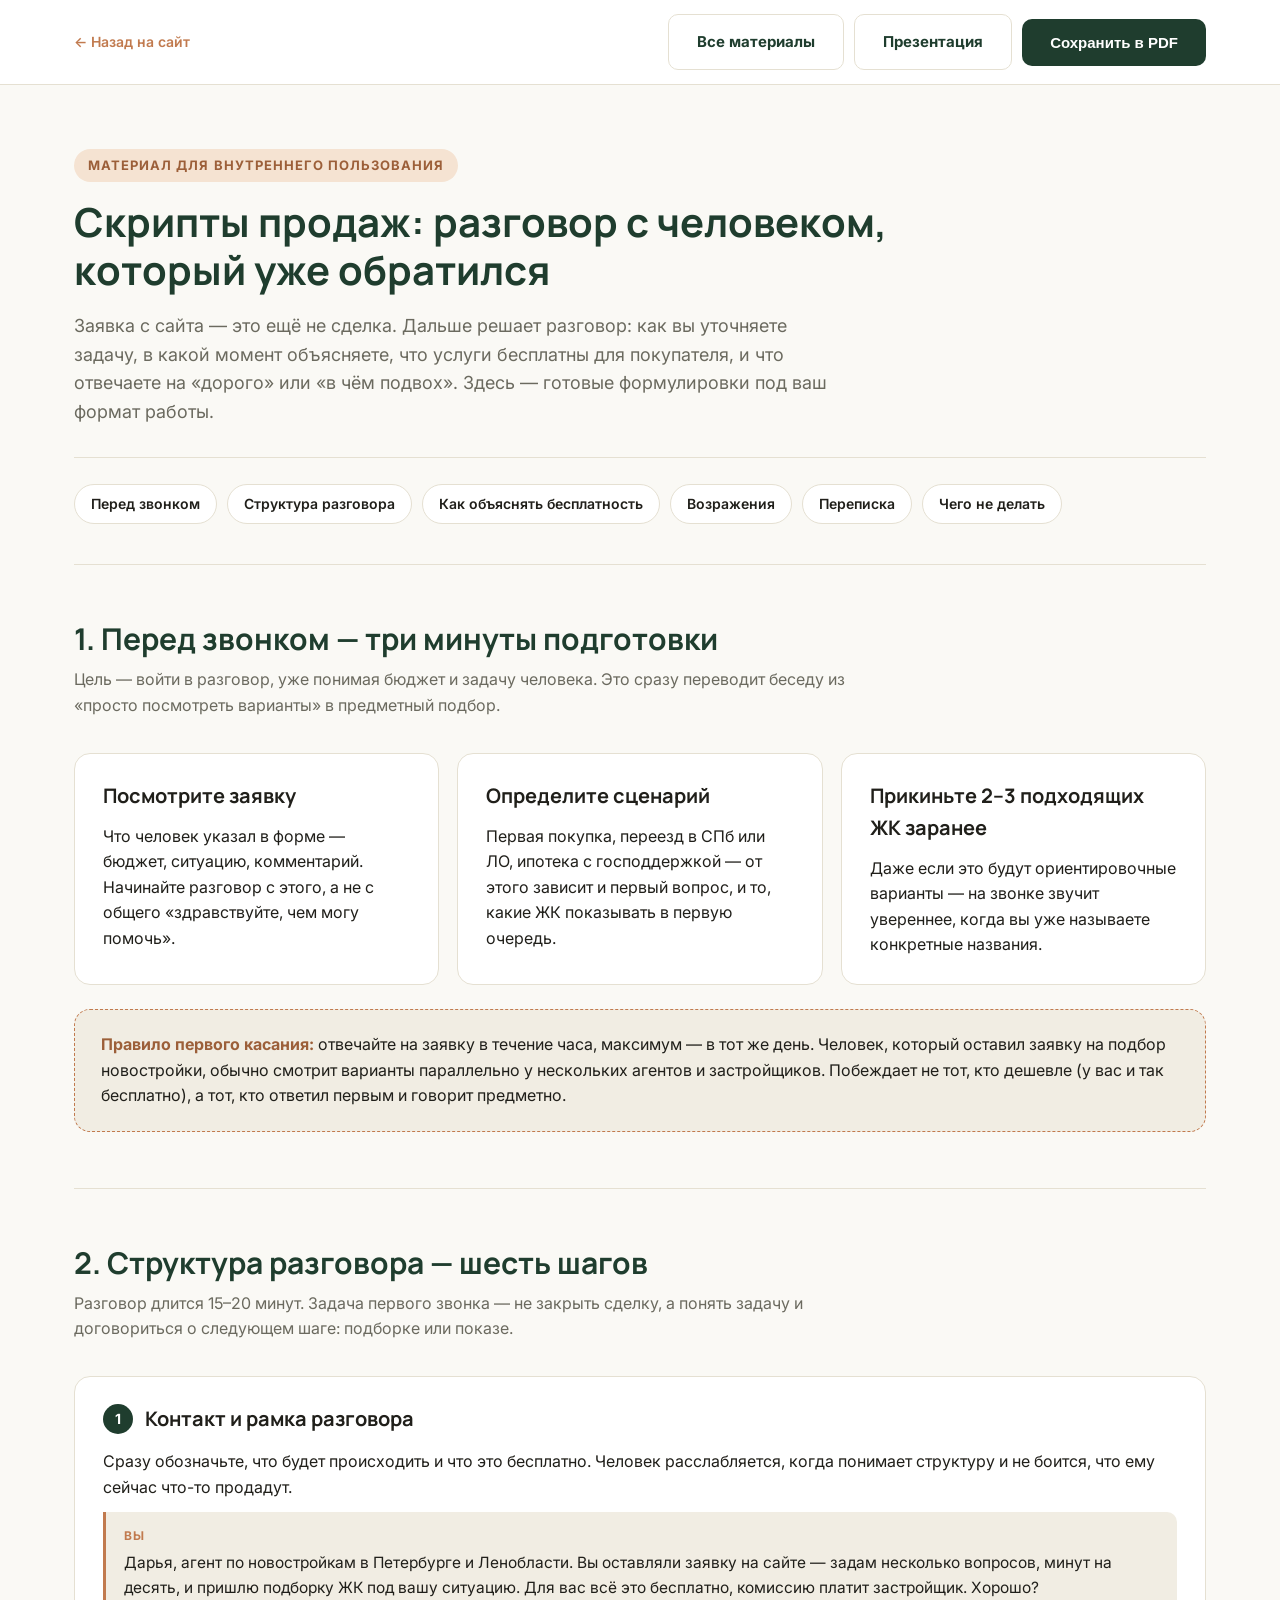
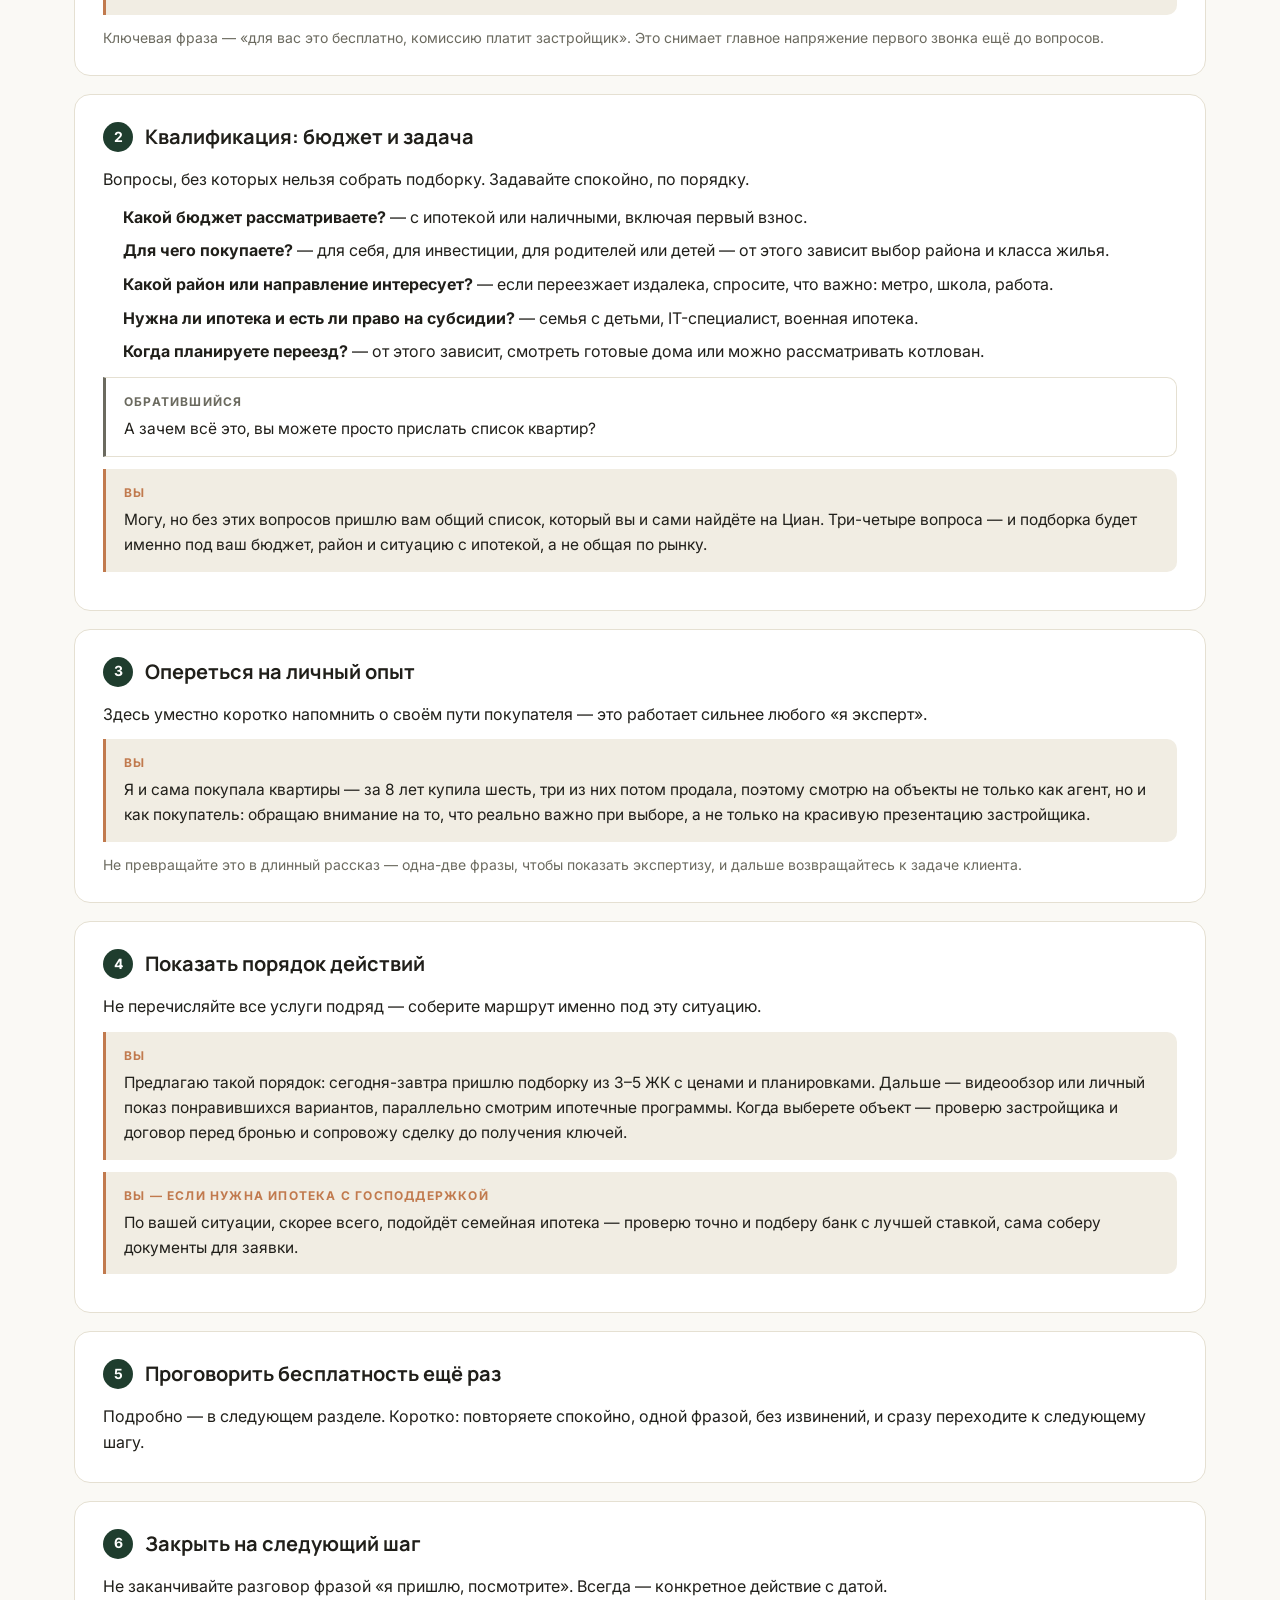
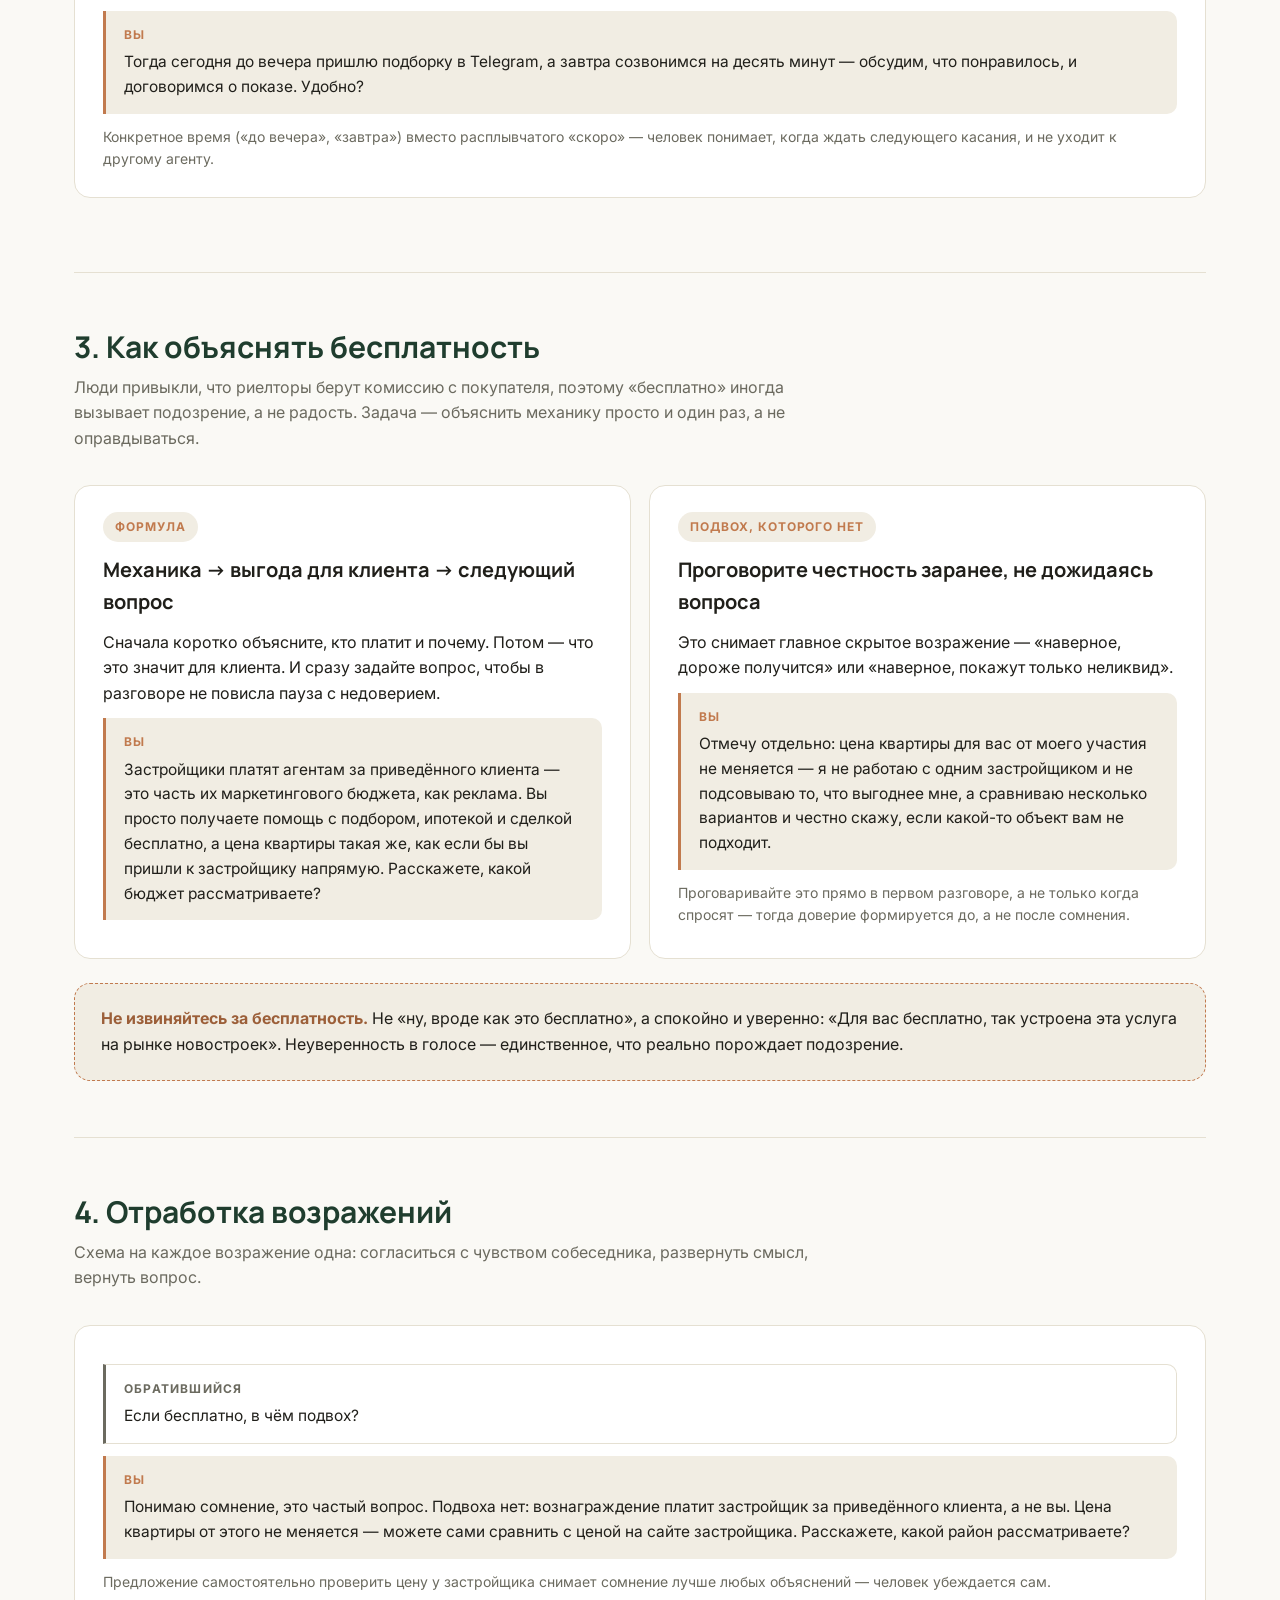
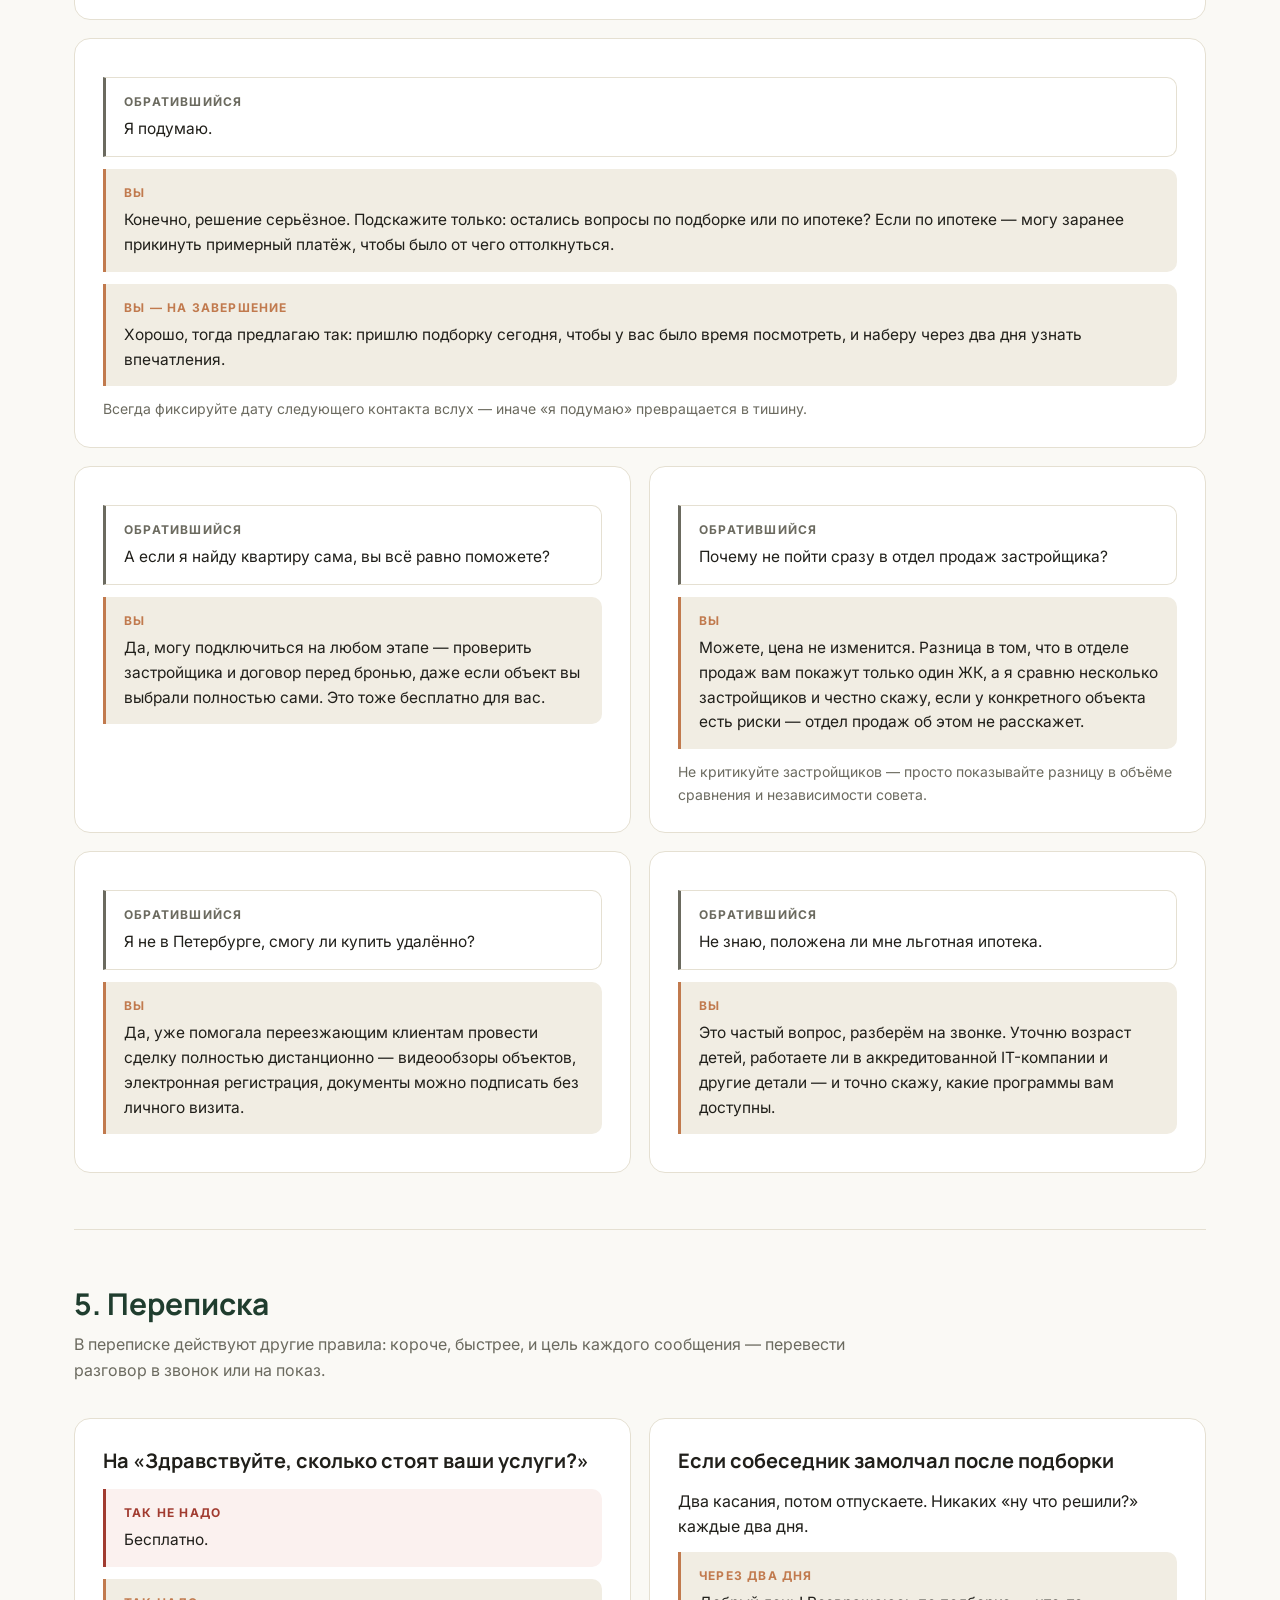
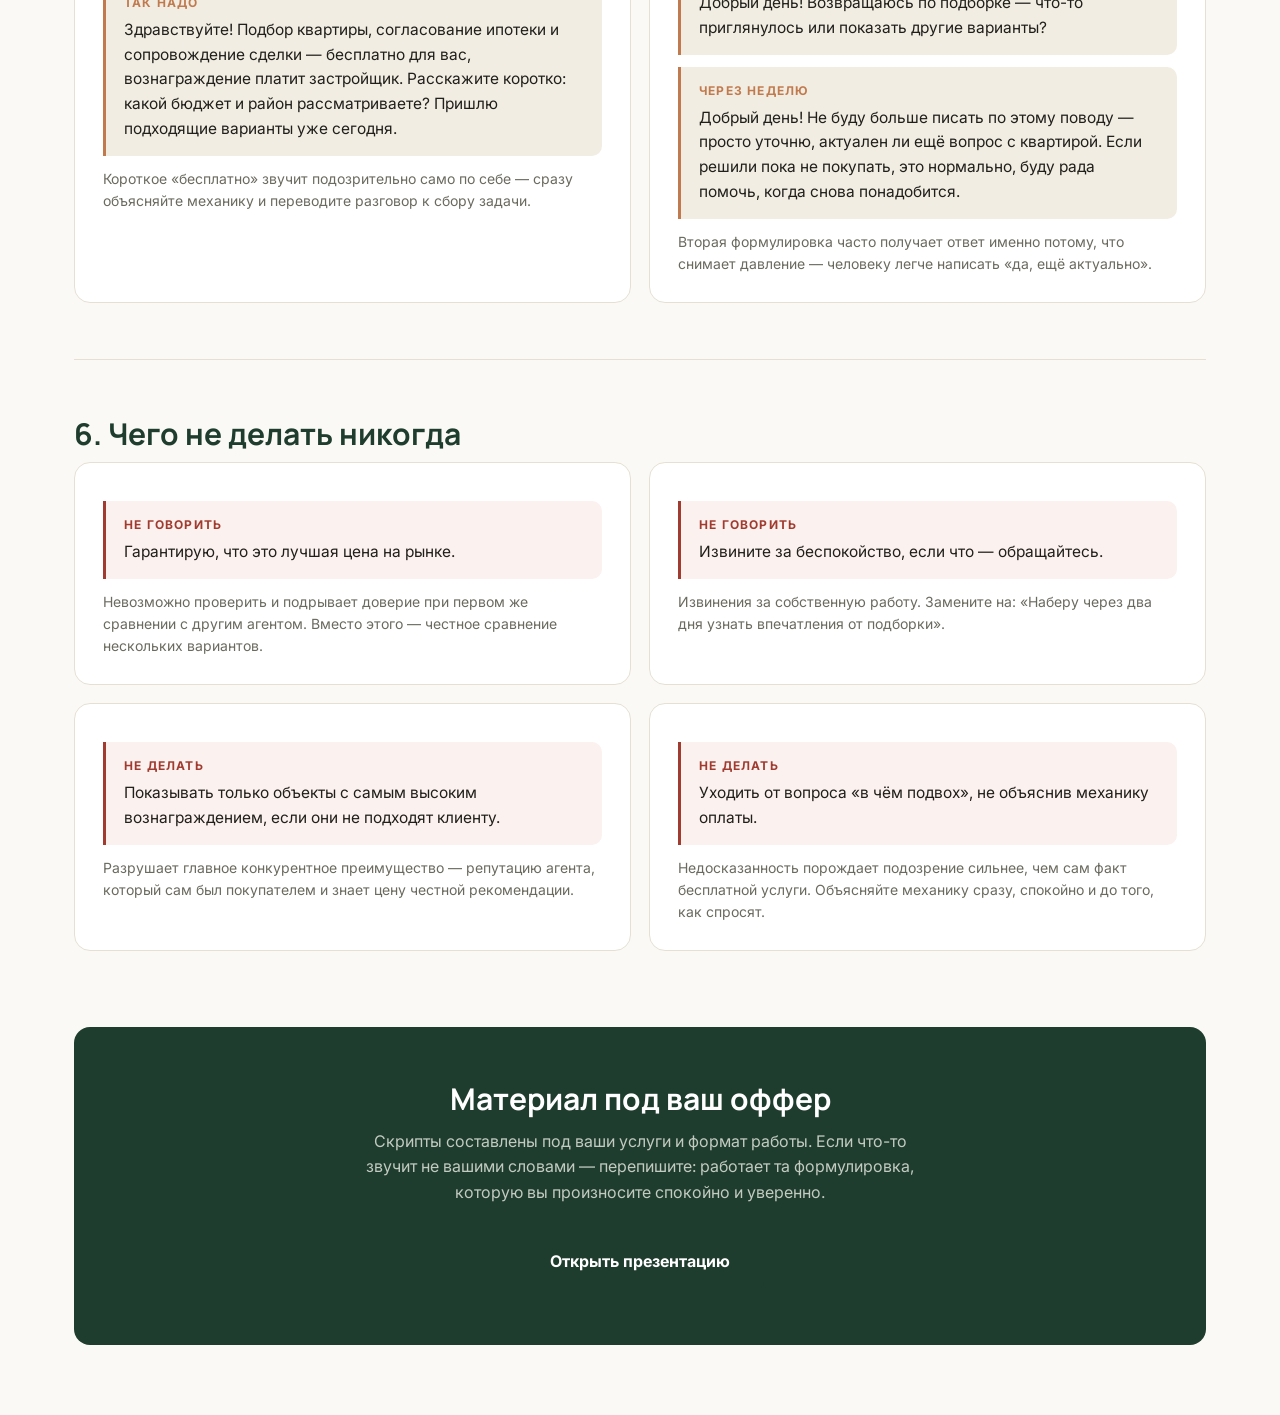
==== scripts.html @ 45a912a1 "init: landing for Dariya Shukhrina - novostroiki agent" ====
<!DOCTYPE html>
<html lang="ru">
<head>
<meta charset="UTF-8">
<meta name="viewport" content="width=device-width, initial-scale=1.0">
<title>Скрипты продаж — Дарья Шухрина, агент по новостройкам</title>
<meta name="description" content="Что говорить на звонке и в переписке с обратившимся клиентом: структура разговора, объяснение бесплатности услуг, отработка возражений.">
<meta name="robots" content="noindex">
<link rel="preconnect" href="https://fonts.googleapis.com">
<link rel="preconnect" href="https://fonts.gstatic.com" crossorigin>
<link href="https://fonts.googleapis.com/css2?family=Inter:wght@400;500;600;700&family=Manrope:wght@600;700;800&display=swap" rel="stylesheet">
<link rel="stylesheet" href="styles.css">
<link rel="stylesheet" href="materials.css">
</head>
<body>

<div class="doc-bar">
  <div class="doc-bar__inner">
    <a href="index.html" class="doc-bar__back">← <span>Назад на сайт</span></a>
    <div class="doc-bar__actions">
      <a href="materials.html" class="btn btn--ghost">Все материалы</a>
      <a href="presentation.html" class="btn btn--ghost">Презентация</a>
      <button class="btn btn--primary" onclick="window.print()">Сохранить в PDF</button>
    </div>
  </div>
</div>

<div class="container">

  <section class="doc-hero">
    <p class="eyebrow">Материал для внутреннего пользования</p>
    <h1>Скрипты продаж: разговор с человеком, который уже обратился</h1>
    <p class="doc-hero__lead">Заявка с сайта — это ещё не сделка. Дальше решает разговор: как вы уточняете задачу, в какой момент объясняете, что услуги бесплатны для покупателя, и что отвечаете на «дорого» или «в чём подвох». Здесь — готовые формулировки под ваш формат работы.</p>
    <nav class="toc">
      <a href="#prep">Перед звонком</a>
      <a href="#call">Структура разговора</a>
      <a href="#price">Как объяснять бесплатность</a>
      <a href="#objections">Возражения</a>
      <a href="#chat">Переписка</a>
      <a href="#stop">Чего не делать</a>
    </nav>
  </section>

  <section class="doc-section" id="prep">
    <h2>1. Перед звонком — три минуты подготовки</h2>
    <p class="doc-section__lead">Цель — войти в разговор, уже понимая бюджет и задачу человека. Это сразу переводит беседу из «просто посмотреть варианты» в предметный подбор.</p>

    <div class="grid-3">
      <div class="card">
        <p class="card__title">Посмотрите заявку</p>
        <p>Что человек указал в форме — бюджет, ситуацию, комментарий. Начинайте разговор с этого, а не с общего «здравствуйте, чем могу помочь».</p>
      </div>
      <div class="card">
        <p class="card__title">Определите сценарий</p>
        <p>Первая покупка, переезд в СПб или ЛО, ипотека с господдержкой — от этого зависит и первый вопрос, и то, какие ЖК показывать в первую очередь.</p>
      </div>
      <div class="card">
        <p class="card__title">Прикиньте 2–3 подходящих ЖК заранее</p>
        <p>Даже если это будут ориентировочные варианты — на звонке звучит увереннее, когда вы уже называете конкретные названия.</p>
      </div>
    </div>

    <div class="tip">
      <strong>Правило первого касания:</strong> отвечайте на заявку в течение часа, максимум — в тот же день. Человек, который оставил заявку на подбор новостройки, обычно смотрит варианты параллельно у нескольких агентов и застройщиков. Побеждает не тот, кто дешевле (у вас и так бесплатно), а тот, кто ответил первым и говорит предметно.
    </div>
  </section>

  <section class="doc-section" id="call">
    <h2>2. Структура разговора — шесть шагов</h2>
    <p class="doc-section__lead">Разговор длится 15–20 минут. Задача первого звонка — не закрыть сделку, а понять задачу и договориться о следующем шаге: подборке или показе.</p>

    <div class="card">
      <div class="card__head"><span class="card__step">1</span><p class="card__title">Контакт и рамка разговора</p></div>
      <p>Сразу обозначьте, что будет происходить и что это бесплатно. Человек расслабляется, когда понимает структуру и не боится, что ему сейчас что-то продадут.</p>
      <div class="say">
        <span class="say__who">Вы</span>
        Дарья, агент по новостройкам в Петербурге и Ленобласти. Вы оставляли заявку на сайте — задам несколько вопросов, минут на десять, и пришлю подборку ЖК под вашу ситуацию. Для вас всё это бесплатно, комиссию платит застройщик. Хорошо?
      </div>
      <p class="card__note">Ключевая фраза — «для вас это бесплатно, комиссию платит застройщик». Это снимает главное напряжение первого звонка ещё до вопросов.</p>
    </div>

    <div class="card">
      <div class="card__head"><span class="card__step">2</span><p class="card__title">Квалификация: бюджет и задача</p></div>
      <p>Вопросы, без которых нельзя собрать подборку. Задавайте спокойно, по порядку.</p>
      <ul class="ul">
        <li><b>Какой бюджет рассматриваете?</b> — с ипотекой или наличными, включая первый взнос.</li>
        <li><b>Для чего покупаете?</b> — для себя, для инвестиции, для родителей или детей — от этого зависит выбор района и класса жилья.</li>
        <li><b>Какой район или направление интересует?</b> — если переезжает издалека, спросите, что важно: метро, школа, работа.</li>
        <li><b>Нужна ли ипотека и есть ли право на субсидии?</b> — семья с детьми, IT-специалист, военная ипотека.</li>
        <li><b>Когда планируете переезд?</b> — от этого зависит, смотреть готовые дома или можно рассматривать котлован.</li>
      </ul>
      <div class="say say--client">
        <span class="say__who">Обратившийся</span>
        А зачем всё это, вы можете просто прислать список квартир?
      </div>
      <div class="say">
        <span class="say__who">Вы</span>
        Могу, но без этих вопросов пришлю вам общий список, который вы и сами найдёте на Циан. Три-четыре вопроса — и подборка будет именно под ваш бюджет, район и ситуацию с ипотекой, а не общая по рынку.
      </div>
    </div>

    <div class="card">
      <div class="card__head"><span class="card__step">3</span><p class="card__title">Опереться на личный опыт</p></div>
      <p>Здесь уместно коротко напомнить о своём пути покупателя — это работает сильнее любого «я эксперт».</p>
      <div class="say">
        <span class="say__who">Вы</span>
        Я и сама покупала квартиры — за 8 лет купила шесть, три из них потом продала, поэтому смотрю на объекты не только как агент, но и как покупатель: обращаю внимание на то, что реально важно при выборе, а не только на красивую презентацию застройщика.
      </div>
      <p class="card__note">Не превращайте это в длинный рассказ — одна-две фразы, чтобы показать экспертизу, и дальше возвращайтесь к задаче клиента.</p>
    </div>

    <div class="card">
      <div class="card__head"><span class="card__step">4</span><p class="card__title">Показать порядок действий</p></div>
      <p>Не перечисляйте все услуги подряд — соберите маршрут именно под эту ситуацию.</p>
      <div class="say">
        <span class="say__who">Вы</span>
        Предлагаю такой порядок: сегодня-завтра пришлю подборку из 3–5 ЖК с ценами и планировками. Дальше — видеообзор или личный показ понравившихся вариантов, параллельно смотрим ипотечные программы. Когда выберете объект — проверю застройщика и договор перед бронью и сопровожу сделку до получения ключей.
      </div>
      <div class="say">
        <span class="say__who">Вы — если нужна ипотека с господдержкой</span>
        По вашей ситуации, скорее всего, подойдёт семейная ипотека — проверю точно и подберу банк с лучшей ставкой, сама соберу документы для заявки.
      </div>
    </div>

    <div class="card">
      <div class="card__head"><span class="card__step">5</span><p class="card__title">Проговорить бесплатность ещё раз</p></div>
      <p>Подробно — в следующем разделе. Коротко: повторяете спокойно, одной фразой, без извинений, и сразу переходите к следующему шагу.</p>
    </div>

    <div class="card">
      <div class="card__head"><span class="card__step">6</span><p class="card__title">Закрыть на следующий шаг</p></div>
      <p>Не заканчивайте разговор фразой «я пришлю, посмотрите». Всегда — конкретное действие с датой.</p>
      <div class="say">
        <span class="say__who">Вы</span>
        Тогда сегодня до вечера пришлю подборку в Telegram, а завтра созвонимся на десять минут — обсудим, что понравилось, и договоримся о показе. Удобно?
      </div>
      <p class="card__note">Конкретное время («до вечера», «завтра») вместо расплывчатого «скоро» — человек понимает, когда ждать следующего касания, и не уходит к другому агенту.</p>
    </div>
  </section>

  <section class="doc-section" id="price">
    <h2>3. Как объяснять бесплатность</h2>
    <p class="doc-section__lead">Люди привыкли, что риелторы берут комиссию с покупателя, поэтому «бесплатно» иногда вызывает подозрение, а не радость. Задача — объяснить механику просто и один раз, а не оправдываться.</p>

    <div class="grid-2">
      <div class="card">
        <span class="tag">Формула</span>
        <p class="card__title">Механика → выгода для клиента → следующий вопрос</p>
        <p>Сначала коротко объясните, кто платит и почему. Потом — что это значит для клиента. И сразу задайте вопрос, чтобы в разговоре не повисла пауза с недоверием.</p>
        <div class="say">
          <span class="say__who">Вы</span>
          Застройщики платят агентам за приведённого клиента — это часть их маркетингового бюджета, как реклама. Вы просто получаете помощь с подбором, ипотекой и сделкой бесплатно, а цена квартиры такая же, как если бы вы пришли к застройщику напрямую. Расскажете, какой бюджет рассматриваете?
        </div>
      </div>
      <div class="card">
        <span class="tag">Подвох, которого нет</span>
        <p class="card__title">Проговорите честность заранее, не дожидаясь вопроса</p>
        <p>Это снимает главное скрытое возражение — «наверное, дороже получится» или «наверное, покажут только неликвид».</p>
        <div class="say">
          <span class="say__who">Вы</span>
          Отмечу отдельно: цена квартиры для вас от моего участия не меняется — я не работаю с одним застройщиком и не подсовываю то, что выгоднее мне, а сравниваю несколько вариантов и честно скажу, если какой-то объект вам не подходит.
        </div>
        <p class="card__note">Проговаривайте это прямо в первом разговоре, а не только когда спросят — тогда доверие формируется до, а не после сомнения.</p>
      </div>
    </div>

    <div class="tip">
      <strong>Не извиняйтесь за бесплатность.</strong> Не «ну, вроде как это бесплатно», а спокойно и уверенно: «Для вас бесплатно, так устроена эта услуга на рынке новостроек». Неуверенность в голосе — единственное, что реально порождает подозрение.
    </div>
  </section>

  <section class="doc-section" id="objections">
    <h2>4. Отработка возражений</h2>
    <p class="doc-section__lead">Схема на каждое возражение одна: согласиться с чувством собеседника, развернуть смысл, вернуть вопрос.</p>

    <div class="card">
      <div class="say say--client"><span class="say__who">Обратившийся</span>Если бесплатно, в чём подвох?</div>
      <div class="say">
        <span class="say__who">Вы</span>
        Понимаю сомнение, это частый вопрос. Подвоха нет: вознаграждение платит застройщик за приведённого клиента, а не вы. Цена квартиры от этого не меняется — можете сами сравнить с ценой на сайте застройщика. Расскажете, какой район рассматриваете?
      </div>
      <p class="card__note">Предложение самостоятельно проверить цену у застройщика снимает сомнение лучше любых объяснений — человек убеждается сам.</p>
    </div>

    <div class="card">
      <div class="say say--client"><span class="say__who">Обратившийся</span>Я подумаю.</div>
      <div class="say">
        <span class="say__who">Вы</span>
        Конечно, решение серьёзное. Подскажите только: остались вопросы по подборке или по ипотеке? Если по ипотеке — могу заранее прикинуть примерный платёж, чтобы было от чего оттолкнуться.
      </div>
      <div class="say">
        <span class="say__who">Вы — на завершение</span>
        Хорошо, тогда предлагаю так: пришлю подборку сегодня, чтобы у вас было время посмотреть, и наберу через два дня узнать впечатления.
      </div>
      <p class="card__note">Всегда фиксируйте дату следующего контакта вслух — иначе «я подумаю» превращается в тишину.</p>
    </div>

    <div class="grid-2">
      <div class="card">
        <div class="say say--client"><span class="say__who">Обратившийся</span>А если я найду квартиру сама, вы всё равно поможете?</div>
        <div class="say">
          <span class="say__who">Вы</span>
          Да, могу подключиться на любом этапе — проверить застройщика и договор перед бронью, даже если объект вы выбрали полностью сами. Это тоже бесплатно для вас.
        </div>
      </div>
      <div class="card">
        <div class="say say--client"><span class="say__who">Обратившийся</span>Почему не пойти сразу в отдел продаж застройщика?</div>
        <div class="say">
          <span class="say__who">Вы</span>
          Можете, цена не изменится. Разница в том, что в отделе продаж вам покажут только один ЖК, а я сравню несколько застройщиков и честно скажу, если у конкретного объекта есть риски — отдел продаж об этом не расскажет.
        </div>
        <p class="card__note">Не критикуйте застройщиков — просто показывайте разницу в объёме сравнения и независимости совета.</p>
      </div>
      <div class="card">
        <div class="say say--client"><span class="say__who">Обратившийся</span>Я не в Петербурге, смогу ли купить удалённо?</div>
        <div class="say">
          <span class="say__who">Вы</span>
          Да, уже помогала переезжающим клиентам провести сделку полностью дистанционно — видеообзоры объектов, электронная регистрация, документы можно подписать без личного визита.
        </div>
      </div>
      <div class="card">
        <div class="say say--client"><span class="say__who">Обратившийся</span>Не знаю, положена ли мне льготная ипотека.</div>
        <div class="say">
          <span class="say__who">Вы</span>
          Это частый вопрос, разберём на звонке. Уточню возраст детей, работаете ли в аккредитованной IT-компании и другие детали — и точно скажу, какие программы вам доступны.
        </div>
      </div>
    </div>
  </section>

  <section class="doc-section" id="chat">
    <h2>5. Переписка</h2>
    <p class="doc-section__lead">В переписке действуют другие правила: короче, быстрее, и цель каждого сообщения — перевести разговор в звонок или на показ.</p>

    <div class="grid-2">
      <div class="card">
        <p class="card__title">На «Здравствуйте, сколько стоят ваши услуги?»</p>
        <div class="say say--stop">
          <span class="say__who">Так не надо</span>
          Бесплатно.
        </div>
        <div class="say">
          <span class="say__who">Так надо</span>
          Здравствуйте! Подбор квартиры, согласование ипотеки и сопровождение сделки — бесплатно для вас, вознаграждение платит застройщик. Расскажите коротко: какой бюджет и район рассматриваете? Пришлю подходящие варианты уже сегодня.
        </div>
        <p class="card__note">Короткое «бесплатно» звучит подозрительно само по себе — сразу объясняйте механику и переводите разговор к сбору задачи.</p>
      </div>
      <div class="card">
        <p class="card__title">Если собеседник замолчал после подборки</p>
        <p>Два касания, потом отпускаете. Никаких «ну что решили?» каждые два дня.</p>
        <div class="say">
          <span class="say__who">Через два дня</span>
          Добрый день! Возвращаюсь по подборке — что-то приглянулось или показать другие варианты?
        </div>
        <div class="say">
          <span class="say__who">Через неделю</span>
          Добрый день! Не буду больше писать по этому поводу — просто уточню, актуален ли ещё вопрос с квартирой. Если решили пока не покупать, это нормально, буду рада помочь, когда снова понадобится.
        </div>
        <p class="card__note">Вторая формулировка часто получает ответ именно потому, что снимает давление — человеку легче написать «да, ещё актуально».</p>
      </div>
    </div>
  </section>

  <section class="doc-section" id="stop">
    <h2>6. Чего не делать никогда</h2>
    <div class="grid-2">
      <div class="card">
        <div class="say say--stop"><span class="say__who">Не говорить</span>Гарантирую, что это лучшая цена на рынке.</div>
        <p class="card__note">Невозможно проверить и подрывает доверие при первом же сравнении с другим агентом. Вместо этого — честное сравнение нескольких вариантов.</p>
      </div>
      <div class="card">
        <div class="say say--stop"><span class="say__who">Не говорить</span>Извините за беспокойство, если что — обращайтесь.</div>
        <p class="card__note">Извинения за собственную работу. Замените на: «Наберу через два дня узнать впечатления от подборки».</p>
      </div>
      <div class="card">
        <div class="say say--stop"><span class="say__who">Не делать</span>Показывать только объекты с самым высоким вознаграждением, если они не подходят клиенту.</div>
        <p class="card__note">Разрушает главное конкурентное преимущество — репутацию агента, который сам был покупателем и знает цену честной рекомендации.</p>
      </div>
      <div class="card">
        <div class="say say--stop"><span class="say__who">Не делать</span>Уходить от вопроса «в чём подвох», не объяснив механику оплаты.</div>
        <p class="card__note">Недосказанность порождает подозрение сильнее, чем сам факт бесплатной услуги. Объясняйте механику сразу, спокойно и до того, как спросят.</p>
      </div>
    </div>
  </section>

  <div class="cta-final">
    <h2>Материал под ваш оффер</h2>
    <p>Скрипты составлены под ваши услуги и формат работы. Если что-то звучит не вашими словами — перепишите: работает та формулировка, которую вы произносите спокойно и уверенно.</p>
    <a href="presentation.html" class="btn btn--primary btn--lg">Открыть презентацию</a>
  </div>

</div>

</body>
</html>
---- styles.css ----
:root {
  --bg: #faf9f5;
  --bg-alt: #f1ede3;
  --card: #ffffff;
  --ink: #201f1a;
  --ink-soft: #6b6a5f;
  --deep: #1f3d2e;
  --deep-2: #2a5240;
  --deep-3: #3a6b54;
  --accent: #c17a4e;
  --accent-dark: #9c5f39;
  --accent-light: #f5e3d2;
  --border: #e5e0d2;
  --shadow: 0 20px 50px -25px rgba(31, 61, 46, 0.35);
  --radius: 16px;
  --font-head: 'Manrope', sans-serif;
  --font-body: 'Inter', sans-serif;

  /* aliases used by materials.css */
  --slate: var(--accent);
  --slate-dark: var(--accent-dark);
  --line: var(--border);
  --white: var(--card);
  --paper: var(--bg-alt);
  --black: var(--deep);
}

* { box-sizing: border-box; margin: 0; padding: 0; }

html { scroll-behavior: smooth; }

body {
  font-family: var(--font-body);
  background: var(--bg);
  color: var(--ink);
  line-height: 1.6;
  -webkit-font-smoothing: antialiased;
}

img { max-width: 100%; display: block; }

a { color: inherit; text-decoration: none; }

ul { list-style: none; }

h1, h2, h3, h4 { font-family: var(--font-head); font-weight: 700; color: var(--deep); line-height: 1.2; }

.container {
  width: 100%;
  max-width: 1180px;
  margin: 0 auto;
  padding: 0 24px;
}

section { padding: 96px 0; }

.section__tag {
  display: inline-block;
  font-size: 13px;
  font-weight: 700;
  letter-spacing: 0.08em;
  text-transform: uppercase;
  color: var(--accent-dark);
  background: var(--accent-light);
  padding: 6px 14px;
  border-radius: 999px;
  margin-bottom: 16px;
}

.section__head { max-width: 640px; margin-bottom: 56px; }
.section__head.center { max-width: 680px; margin-left: auto; margin-right: auto; text-align: center; }
.section__head h2 { font-size: clamp(28px, 3.4vw, 40px); margin-bottom: 14px; }
.section__head p { color: var(--ink-soft); font-size: 17px; }

.btn {
  display: inline-flex;
  align-items: center;
  justify-content: center;
  gap: 8px;
  padding: 15px 28px;
  border-radius: 10px;
  font-weight: 700;
  font-size: 15px;
  cursor: pointer;
  border: none;
  transition: transform 0.18s ease, box-shadow 0.18s ease, background 0.18s ease;
  white-space: nowrap;
}
.btn--primary { background: var(--deep); color: #fff; }
.btn--primary:hover { background: var(--deep-2); transform: translateY(-2px); box-shadow: 0 14px 30px -12px rgba(31,61,46,0.55); }
.btn--gold { background: var(--accent); color: #fff; }
.btn--gold:hover { background: var(--accent-dark); transform: translateY(-2px); box-shadow: 0 14px 30px -12px rgba(193,122,78,0.45); }
.btn--ghost { background: transparent; color: var(--deep); border: 1.5px solid var(--border); }
.btn--ghost:hover { border-color: var(--deep); }
.btn--block { width: 100%; }
.btn--lg { padding: 17px 34px; font-size: 16px; }

/* ===== HEADER ===== */
.header {
  position: sticky;
  top: 0;
  z-index: 100;
  background: rgba(250, 249, 245, 0.9);
  backdrop-filter: blur(10px);
  border-bottom: 1px solid transparent;
  transition: border-color 0.2s ease, box-shadow 0.2s ease;
}
.header.scrolled { border-color: var(--border); box-shadow: 0 8px 24px -20px rgba(31,61,46,0.4); }
.header__inner {
  display: flex;
  align-items: center;
  justify-content: space-between;
  gap: 24px;
  min-width: 0;
  padding: 18px 0;
}
.logo {
  display: flex;
  align-items: center;
  gap: 10px;
  flex-shrink: 0;
  font-family: var(--font-head);
  font-weight: 800;
  font-size: 18px;
  color: var(--deep);
}
.logo__mark {
  width: 38px; height: 38px;
  border-radius: 10px;
  background: linear-gradient(135deg, var(--deep) 0%, var(--deep-3) 100%);
  display: flex; align-items: center; justify-content: center;
  color: var(--accent-light);
  font-family: var(--font-head);
  font-weight: 800;
  font-size: 15px;
  flex-shrink: 0;
}
.logo__suffix { color: var(--accent-dark); }
.nav { display: flex; align-items: center; gap: 24px; }
.nav a { font-size: 14px; font-weight: 600; color: var(--ink-soft); white-space: nowrap; transition: color 0.15s ease; }
.nav a:hover { color: var(--deep); }
.header__actions { display: flex; align-items: center; gap: 18px; flex-shrink: 0; }
.header__phone { display: flex; flex-direction: column; align-items: flex-end; font-size: 13px; color: var(--ink-soft); }
.header__phone strong { font-size: 15px; color: var(--deep); font-weight: 700; }
.burger {
  display: none;
  flex-direction: column;
  gap: 5px;
  width: 32px; height: 32px;
  align-items: center; justify-content: center;
  background: none; border: none; cursor: pointer;
  flex-shrink: 0;
}
.burger span { width: 22px; height: 2px; background: var(--deep); transition: 0.25s ease; }
.burger.is-open span:nth-child(1) { transform: translateY(7px) rotate(45deg); }
.burger.is-open span:nth-child(2) { opacity: 0; }
.burger.is-open span:nth-child(3) { transform: translateY(-7px) rotate(-45deg); }

/* ===== HERO ===== */
.hero {
  padding: 76px 0 96px;
  background:
    radial-gradient(1200px 500px at 85% -10%, rgba(193,122,78,0.14), transparent 60%),
    linear-gradient(180deg, var(--bg-alt) 0%, var(--bg) 100%);
}
.hero__grid {
  display: grid;
  grid-template-columns: 1.15fr 0.85fr;
  gap: 56px;
  align-items: center;
}
.hero__badge {
  display: inline-flex; align-items: center; gap: 8px;
  background: var(--card); border: 1px solid var(--border);
  padding: 8px 16px; border-radius: 999px;
  font-size: 13px; font-weight: 600; color: var(--ink-soft);
  margin-bottom: 22px;
}
.hero__badge span { color: var(--accent-dark); font-weight: 800; }
.hero h1 { font-size: clamp(32px, 4.2vw, 48px); margin-bottom: 20px; letter-spacing: -0.01em; }
.hero h1 em { color: var(--accent-dark); font-style: normal; }
.hero__lead { font-size: 18px; color: var(--ink-soft); margin-bottom: 32px; max-width: 560px; }
.hero__cta { display: flex; gap: 14px; flex-wrap: wrap; margin-bottom: 44px; }
.hero__stats { display: grid; grid-template-columns: repeat(3, auto); gap: 32px; }
.hero__stat strong { display: block; font-family: var(--font-head); font-size: 28px; color: var(--deep); }
.hero__stat span { font-size: 13px; color: var(--ink-soft); }

.hero__card {
  background: var(--deep);
  border-radius: 22px;
  padding: 40px 34px;
  color: #fff;
  position: relative;
  overflow: hidden;
  box-shadow: var(--shadow);
}
.hero__card::before {
  content: '';
  position: absolute; inset: 0;
  background: radial-gradient(400px 300px at 100% 0%, rgba(193,122,78,0.35), transparent 60%);
}
.hero__card-inner { position: relative; z-index: 1; }
.hero__card h3 { color: #fff; font-size: 21px; margin-bottom: 18px; }
.hero__card ul { display: flex; flex-direction: column; gap: 14px; margin-bottom: 26px; }
.hero__card li { display: flex; gap: 12px; align-items: flex-start; font-size: 14.5px; color: #dde3dc; }
.hero__card li svg { flex-shrink: 0; margin-top: 2px; color: var(--accent); }
.hero__card-law { font-size: 12.5px; color: #a3ac9f; border-top: 1px solid rgba(255,255,255,0.14); padding-top: 18px; }

/* ===== PRINCIPLES / ADVANTAGES ===== */
.adv-grid { display: grid; grid-template-columns: repeat(3, 1fr); gap: 24px; }
.adv {
  background: var(--card);
  border: 1px solid var(--border);
  border-radius: var(--radius);
  padding: 30px 26px;
  transition: transform 0.2s ease, box-shadow 0.2s ease;
}
.adv:hover { transform: translateY(-4px); box-shadow: var(--shadow); }
.adv__icon {
  width: 48px; height: 48px; border-radius: 12px;
  background: var(--accent-light); color: var(--accent-dark);
  display: flex; align-items: center; justify-content: center;
  margin-bottom: 18px;
}
.adv h3 { font-size: 17.5px; margin-bottom: 10px; }
.adv p { font-size: 14.5px; color: var(--ink-soft); }

/* ===== SERVICES ===== */
.srv-grid { display: grid; grid-template-columns: repeat(2, 1fr); gap: 20px; }
.srv {
  background: var(--card);
  border: 1px solid var(--border);
  border-radius: var(--radius);
  padding: 26px;
  display: flex;
  flex-direction: column;
  gap: 12px;
}
.srv__top { display: flex; justify-content: space-between; align-items: flex-start; gap: 12px; }
.srv h3 { font-size: 16.5px; }
.srv__price { flex-shrink: 0; font-family: var(--font-head); font-weight: 800; color: var(--accent-dark); font-size: 15px; white-space: nowrap; }
.srv p { font-size: 14px; color: var(--ink-soft); }

/* ===== PRICE TABLE ===== */
.price-table { width: 100%; border-collapse: collapse; background: var(--card); border-radius: var(--radius); overflow: hidden; border: 1px solid var(--border); }
.price-table th, .price-table td { padding: 16px 22px; text-align: left; font-size: 14.5px; }
.price-table thead { background: var(--deep); color: #fff; }
.price-table thead th { font-family: var(--font-head); font-weight: 700; font-size: 13.5px; text-transform: uppercase; letter-spacing: 0.04em; }
.price-table tbody tr:nth-child(even) { background: var(--bg-alt); }
.price-table td:last-child { font-weight: 700; color: var(--accent-dark); white-space: nowrap; text-align: right; }
.price-table-wrap { overflow-x: auto; border-radius: var(--radius); }
.price-note { margin-top: 18px; font-size: 13.5px; color: var(--ink-soft); }

/* ===== PROCESS ===== */
.steps { display: grid; grid-template-columns: repeat(5, 1fr); gap: 20px; }
.step { position: relative; padding: 28px 20px; background: var(--card); border: 1px solid var(--border); border-radius: var(--radius); }
.step__num { font-family: var(--font-head); font-size: 34px; font-weight: 800; color: var(--accent-light); -webkit-text-stroke: 1.5px var(--accent); margin-bottom: 14px; display: block; }
.step h3 { font-size: 15.5px; margin-bottom: 8px; }
.step p { font-size: 13.5px; color: var(--ink-soft); }

/* ===== MATCHER / КОМУ ПОДХОДИТ ===== */
.matcher { display: grid; grid-template-columns: repeat(3, 1fr); gap: 24px; }
.matcher__card { background: var(--card); border: 1px solid var(--border); border-radius: var(--radius); padding: 28px; }
.matcher__card h3 { font-size: 17px; margin-bottom: 10px; }
.matcher__card p { font-size: 14px; color: var(--ink-soft); margin-bottom: 16px; }
.matcher__card ul { display: flex; flex-direction: column; gap: 8px; }
.matcher__card li { font-size: 13.5px; color: var(--ink-soft); display: flex; gap: 8px; align-items: flex-start; }
.matcher__card li svg { color: var(--accent-dark); flex-shrink: 0; margin-top: 3px; }
.matcher__card--accent { background: var(--deep); border-color: var(--deep); }
.matcher__card--accent h3, .matcher__card--accent p, .matcher__card--accent li { color: #fff; }
.matcher__card--accent li { color: #dde3dc; }
.matcher__card--accent li svg { color: var(--accent); }

/* ===== FAQ ===== */
.faq__list { max-width: 780px; margin: 0 auto; display: flex; flex-direction: column; gap: 12px; }
.faq__item { background: var(--card); border: 1px solid var(--border); border-radius: 14px; overflow: hidden; }
.faq__item summary {
  padding: 20px 24px;
  cursor: pointer;
  font-weight: 700;
  font-size: 15.5px;
  list-style: none;
  display: flex;
  justify-content: space-between;
  align-items: center;
  color: var(--deep);
}
.faq__item summary::-webkit-details-marker { display: none; }
.faq__item summary::after { content: '+'; font-size: 22px; color: var(--accent-dark); flex-shrink: 0; margin-left: 12px; transition: transform 0.2s ease; }
.faq__item[open] summary::after { transform: rotate(45deg); }
.faq__item p { padding: 0 24px 22px; font-size: 14.5px; color: var(--ink-soft); }

/* ===== FORM + CONTACTS ===== */
.contact { background: var(--deep); color: #fff; border-radius: 24px; padding: 56px; }
.contact__grid { display: grid; grid-template-columns: 0.9fr 1.1fr; gap: 56px; }
.contact h2 { color: #fff; font-size: clamp(26px, 3vw, 34px); margin-bottom: 16px; }
.contact > .contact__grid > div > p { color: #c3cbc1; font-size: 15px; margin-bottom: 30px; }
.contact__list { display: flex; flex-direction: column; gap: 18px; margin-bottom: 30px; }
.contact__list li { display: flex; gap: 14px; align-items: flex-start; font-size: 14.5px; color: #dde3dc; }
.contact__list li svg { color: var(--accent); flex-shrink: 0; margin-top: 2px; }
.contact__map { border-radius: 14px; overflow: hidden; border: 1px solid rgba(255,255,255,0.14); }
.contact__map iframe { width: 100%; height: 220px; border: 0; display: block; }
.form { background: #fff; border-radius: 18px; padding: 34px; color: var(--ink); }
.form h3 { font-size: 19px; margin-bottom: 6px; }
.form > p { font-size: 13.5px; color: var(--ink-soft); margin-bottom: 22px; }
.form__row { display: grid; grid-template-columns: 1fr 1fr; gap: 14px; margin-bottom: 14px; }
.form__field { display: flex; flex-direction: column; gap: 6px; margin-bottom: 14px; }
.form__field label { font-size: 12.5px; font-weight: 700; color: var(--ink-soft); }
.form input, .form select, .form textarea {
  border: 1.5px solid var(--border);
  border-radius: 10px;
  padding: 12px 14px;
  font-size: 14.5px;
  font-family: var(--font-body);
  color: var(--ink);
  background: var(--bg);
  outline: none;
  transition: border-color 0.15s ease;
}
.form input:focus, .form select:focus, .form textarea:focus { border-color: var(--deep); }
.form textarea { resize: vertical; min-height: 80px; }
.form__consent { font-size: 12px; color: var(--ink-soft); margin: 14px 0 18px; }
.form__consent a { color: var(--accent-dark); text-decoration: underline; }

/* ===== FOOTER ===== */
.footer { padding: 56px 0 30px; }
.footer__grid { display: grid; grid-template-columns: 1.3fr 1fr 1fr 1fr; gap: 40px; margin-bottom: 44px; }
.footer__logo { display: flex; align-items: center; gap: 10px; margin-bottom: 16px; font-family: var(--font-head); font-weight: 800; font-size: 17px; color: var(--deep); }
.footer p.desc { font-size: 13.5px; color: var(--ink-soft); max-width: 280px; }
.footer h4 { font-size: 13.5px; text-transform: uppercase; letter-spacing: 0.05em; color: var(--deep); margin-bottom: 16px; }
.footer ul { display: flex; flex-direction: column; gap: 11px; }
.footer a { font-size: 14px; color: var(--ink-soft); transition: color 0.15s ease; }
.footer a:hover { color: var(--deep); }
.footer__bottom { border-top: 1px solid var(--border); padding-top: 24px; display: flex; justify-content: space-between; align-items: center; flex-wrap: wrap; gap: 12px; font-size: 13px; color: var(--ink-soft); }
.footer__socials { display: flex; gap: 10px; }
.footer__socials a { width: 36px; height: 36px; border-radius: 50%; background: var(--bg-alt); display: flex; align-items: center; justify-content: center; color: var(--deep); }
.footer__socials a:hover { background: var(--accent); color: #fff; }

/* ===== FAB ===== */
.fab {
  position: fixed;
  right: 24px; bottom: 24px;
  z-index: 90;
  width: 58px; height: 58px;
  border-radius: 50%;
  background: var(--accent);
  color: #fff;
  display: flex; align-items: center; justify-content: center;
  box-shadow: 0 14px 30px -10px rgba(193,122,78,0.55);
  transition: transform 0.2s ease;
}
.fab:hover { transform: scale(1.08); }

/* ===== REVEAL ANIM ===== */
.reveal { opacity: 0; transform: translateY(18px); transition: opacity 0.6s ease, transform 0.6s ease; }
.reveal.is-visible { opacity: 1; transform: none; }

/* ===== RESPONSIVE ===== */
@media (max-width: 1180px) {
  .nav { gap: 18px; }
  .nav a { font-size: 13.5px; }
}

@media (max-width: 1100px) {
  .nav { display: none; }
  .burger { display: flex; }
  .nav.is-open {
    display: flex;
    flex-direction: column;
    position: absolute;
    top: 100%; left: 0; right: 0;
    background: var(--card);
    border-bottom: 1px solid var(--border);
    padding: 18px 24px 24px;
    gap: 4px;
    box-shadow: 0 20px 30px -20px rgba(31,61,46,0.3);
  }
  .nav.is-open a { padding: 12px 0; border-bottom: 1px solid var(--border); }
  .hero__grid { grid-template-columns: 1fr; }
  .hero__card { max-width: 560px; }
  .adv-grid { grid-template-columns: repeat(2, 1fr); }
  .srv-grid { grid-template-columns: 1fr; }
  .steps { grid-template-columns: repeat(3, 1fr); }
  .matcher { grid-template-columns: 1fr; }
  .contact__grid { grid-template-columns: 1fr; gap: 36px; }
  .contact { padding: 40px 28px; }
  .footer__grid { grid-template-columns: 1fr 1fr; }
}

@media (max-width: 900px) {
  section { padding: 64px 0; }
  .hero { padding: 48px 0 64px; }
  .hero__stats { grid-template-columns: repeat(3, 1fr); gap: 16px; }
  .adv-grid { grid-template-columns: 1fr; }
  .steps { grid-template-columns: repeat(2, 1fr); }
  .form__row { grid-template-columns: 1fr; }
}

@media (max-width: 560px) {
  .header__phone { display: none; }
  .hero__cta .btn span.btn-text-full { display: none; }
  .steps { grid-template-columns: 1fr; }
  .footer__grid { grid-template-columns: 1fr; }
  .contact { border-radius: 16px; padding: 28px 20px; }
  .price-table th, .price-table td { padding: 12px 14px; font-size: 13.5px; }
}

@media (max-width: 380px) {
  .logo__suffix-text { display: none; }
}
---- materials.css ----
/* Стили для материалов: скрипты продаж, презентация, аутрич */

.doc-bar {
  position: sticky;
  top: 0;
  z-index: 50;
  background: rgba(255, 255, 255, 0.94);
  backdrop-filter: blur(10px);
  border-bottom: 1px solid var(--line);
}
.doc-bar__inner {
  display: flex;
  align-items: center;
  justify-content: space-between;
  gap: 16px;
  padding: 14px 24px;
  max-width: 1180px;
  margin: 0 auto;
}
.doc-bar__back { font-weight: 600; font-size: 14px; color: var(--slate); }
.doc-bar__back:hover { color: var(--slate-dark); }
.doc-bar__actions { display: flex; gap: 10px; align-items: center; }

.doc-hero { padding: 64px 0 40px; }
.doc-hero h1 { font-size: 40px; max-width: 860px; margin-bottom: 18px; }
.doc-hero__lead { font-size: 18px; color: var(--ink-soft); max-width: 760px; }

.eyebrow {
  display: inline-block;
  font-size: 13px;
  font-weight: 700;
  letter-spacing: 0.08em;
  text-transform: uppercase;
  color: var(--slate-dark);
  background: var(--accent-light);
  padding: 6px 14px;
  border-radius: 999px;
  margin-bottom: 16px;
}
.eyebrow--center { display: block; text-align: center; margin: 0 auto 16px; width: fit-content; }

.toc {
  display: flex;
  flex-wrap: wrap;
  gap: 10px;
  margin-top: 30px;
  padding-top: 26px;
  border-top: 1px solid var(--line);
}
.toc a {
  font-size: 14px;
  font-weight: 600;
  padding: 8px 16px;
  border-radius: 999px;
  background: var(--white);
  border: 1px solid var(--line);
  transition: all 0.2s ease;
}
.toc a:hover { border-color: var(--slate); color: var(--slate); }

.doc-section { padding: 56px 0; border-top: 1px solid var(--line); }
.doc-section:first-of-type { border-top: none; }
.doc-section h2 { font-size: 30px; margin-bottom: 10px; }
.doc-section__lead { color: var(--ink-soft); max-width: 780px; margin-bottom: 34px; }

.card {
  background: var(--white);
  border: 1px solid var(--line);
  border-radius: var(--radius);
  padding: 26px 28px;
  margin-bottom: 18px;
}
.card__title {
  font-family: var(--font-head);
  font-size: 20px;
  font-weight: 700;
  margin-bottom: 12px;
}
.card__note { font-size: 14px; color: var(--ink-soft); margin-top: 12px; }
.card p + p { margin-top: 10px; }

.card__step {
  display: inline-flex;
  align-items: center;
  justify-content: center;
  width: 30px;
  height: 30px;
  border-radius: 50%;
  background: var(--black);
  color: var(--white);
  font-size: 14px;
  font-weight: 700;
  font-family: var(--font-body);
  margin-right: 12px;
  flex: none;
}
.card__head { display: flex; align-items: center; margin-bottom: 14px; }
.card__head .card__title { margin-bottom: 0; }

.say {
  border-left: 3px solid var(--slate);
  background: var(--paper);
  border-radius: 0 10px 10px 0;
  padding: 14px 18px;
  margin: 12px 0;
  font-size: 15.5px;
}
.say + .say { margin-top: 10px; }
.say__who {
  display: block;
  font-size: 12px;
  font-weight: 700;
  letter-spacing: 0.1em;
  text-transform: uppercase;
  color: var(--slate);
  margin-bottom: 6px;
}
.say--client {
  border-left-color: var(--ink-soft);
  background: var(--white);
  border: 1px solid var(--line);
  border-left: 3px solid var(--ink-soft);
}
.say--client .say__who { color: var(--ink-soft); }
.say--stop {
  border-left-color: #a13b30;
  background: #fbf1ef;
}
.say--stop .say__who { color: #a13b30; }

.ul { margin: 12px 0 0 20px; }
.ul li { margin-bottom: 8px; }
.ul li::marker { color: var(--slate); }

.grid-2 { display: grid; grid-template-columns: repeat(2, 1fr); gap: 18px; }
.grid-2 .card { margin-bottom: 0; }
.grid-3 { display: grid; grid-template-columns: repeat(3, 1fr); gap: 18px; }
.grid-3 .card { margin-bottom: 0; }

.tag {
  display: inline-block;
  font-size: 12px;
  font-weight: 700;
  letter-spacing: 0.08em;
  text-transform: uppercase;
  color: var(--slate);
  background: var(--paper);
  border-radius: 999px;
  padding: 5px 12px;
  margin-bottom: 12px;
}

.tip {
  background: var(--paper);
  border-radius: var(--radius);
  padding: 22px 26px;
  margin-top: 24px;
  border: 1px dashed var(--slate);
}
.tip strong { color: var(--slate-dark); }

.calc { width: 100%; border-collapse: collapse; margin-top: 16px; font-size: 15px; }
.calc td { padding: 12px 0; border-bottom: 1px solid var(--line); }
.calc td:last-child { text-align: right; font-weight: 600; white-space: nowrap; }
.calc tr:last-child td { border-bottom: none; font-size: 17px; padding-top: 16px; }
.calc tr:last-child td:last-child { color: var(--slate); }

.pitch { text-align: center; padding: 70px 0 40px; }
.pitch h1 { font-size: 50px; margin: 14px auto 20px; max-width: 900px; }
.pitch__lead { font-size: 19px; color: var(--ink-soft); max-width: 700px; margin: 0 auto 30px; }
.pitch__meta {
  display: flex;
  justify-content: center;
  flex-wrap: wrap;
  gap: 34px;
  padding-top: 28px;
  border-top: 1px solid var(--line);
  max-width: 800px;
  margin: 0 auto;
}
.pitch__meta div { text-align: center; }
.pitch__meta b { display: block; font-family: var(--font-head); font-size: 25px; color: var(--slate); }
.pitch__meta span { font-size: 13px; color: var(--ink-soft); }

.offer {
  display: flex;
  justify-content: space-between;
  align-items: baseline;
  gap: 20px;
  padding: 18px 0;
  border-bottom: 1px solid var(--line);
}
.offer:last-child { border-bottom: none; }
.offer__name { font-weight: 600; }
.offer__desc { display: block; font-weight: 400; font-size: 14px; color: var(--ink-soft); margin-top: 4px; }
.offer__price { white-space: nowrap; font-family: var(--font-head); font-size: 19px; color: var(--slate); }

.cta-final {
  background: var(--black);
  border-radius: var(--radius);
  padding: 54px 40px;
  text-align: center;
  margin: 20px 0 70px;
}
.cta-final h2 { color: var(--white); font-size: 30px; margin-bottom: 12px; }
.cta-final p { color: #c3cbc1; max-width: 560px; margin: 0 auto 26px; }

@media (max-width: 560px) {
  .doc-bar__actions .btn--ghost { display: none; }
  .doc-bar__actions .btn { padding: 10px 16px; font-size: 14px; }
}

@media (max-width: 860px) {
  .grid-2, .grid-3 { grid-template-columns: 1fr; }
  .doc-hero h1 { font-size: 28px; }
  .pitch h1 { font-size: 32px; }
  .doc-section h2 { font-size: 24px; }
  .doc-bar__inner { padding: 12px 18px; }
  .doc-bar__back span { display: none; }
  .offer { flex-direction: column; gap: 6px; }
}

@media print {
  .doc-bar, .toc, .fab, .no-print { display: none !important; }
  body { background: #fff; font-size: 12pt; }
  .card, .tip, .say { break-inside: avoid; }
  .doc-section { padding: 22px 0; page-break-inside: auto; }
  .cta-final { background: #fff; border: 2px solid var(--black); }
  .cta-final h2 { color: var(--black); }
  .cta-final p { color: var(--ink-soft); }
  a { text-decoration: none; }
}

/* Хаб-страница материалов */
.hub-grid {
  display: grid;
  grid-template-columns: repeat(3, 1fr);
  gap: 22px;
  margin-top: 10px;
}
.hub-card {
  background: var(--white);
  border: 1px solid var(--line);
  border-radius: var(--radius);
  padding: 30px 26px;
  display: flex;
  flex-direction: column;
  transition: border-color 0.2s ease, transform 0.2s ease;
}
.hub-card:hover { border-color: var(--slate); transform: translateY(-3px); }
.hub-card__num {
  font-family: var(--font-head);
  font-size: 14px;
  font-weight: 700;
  color: var(--slate);
  margin-bottom: 14px;
}
.hub-card__title { font-family: var(--font-head); font-size: 22px; font-weight: 700; margin-bottom: 12px; }
.hub-card__lead { color: var(--ink-soft); font-size: 15px; flex: 1; margin-bottom: 22px; }
.hub-card__link {
  display: inline-flex;
  align-items: center;
  gap: 8px;
  font-weight: 600;
  color: var(--slate);
  font-size: 15px;
}
.hub-card__link:hover { color: var(--slate-dark); }

@media (max-width: 860px) {
  .hub-grid { grid-template-columns: 1fr; }
}
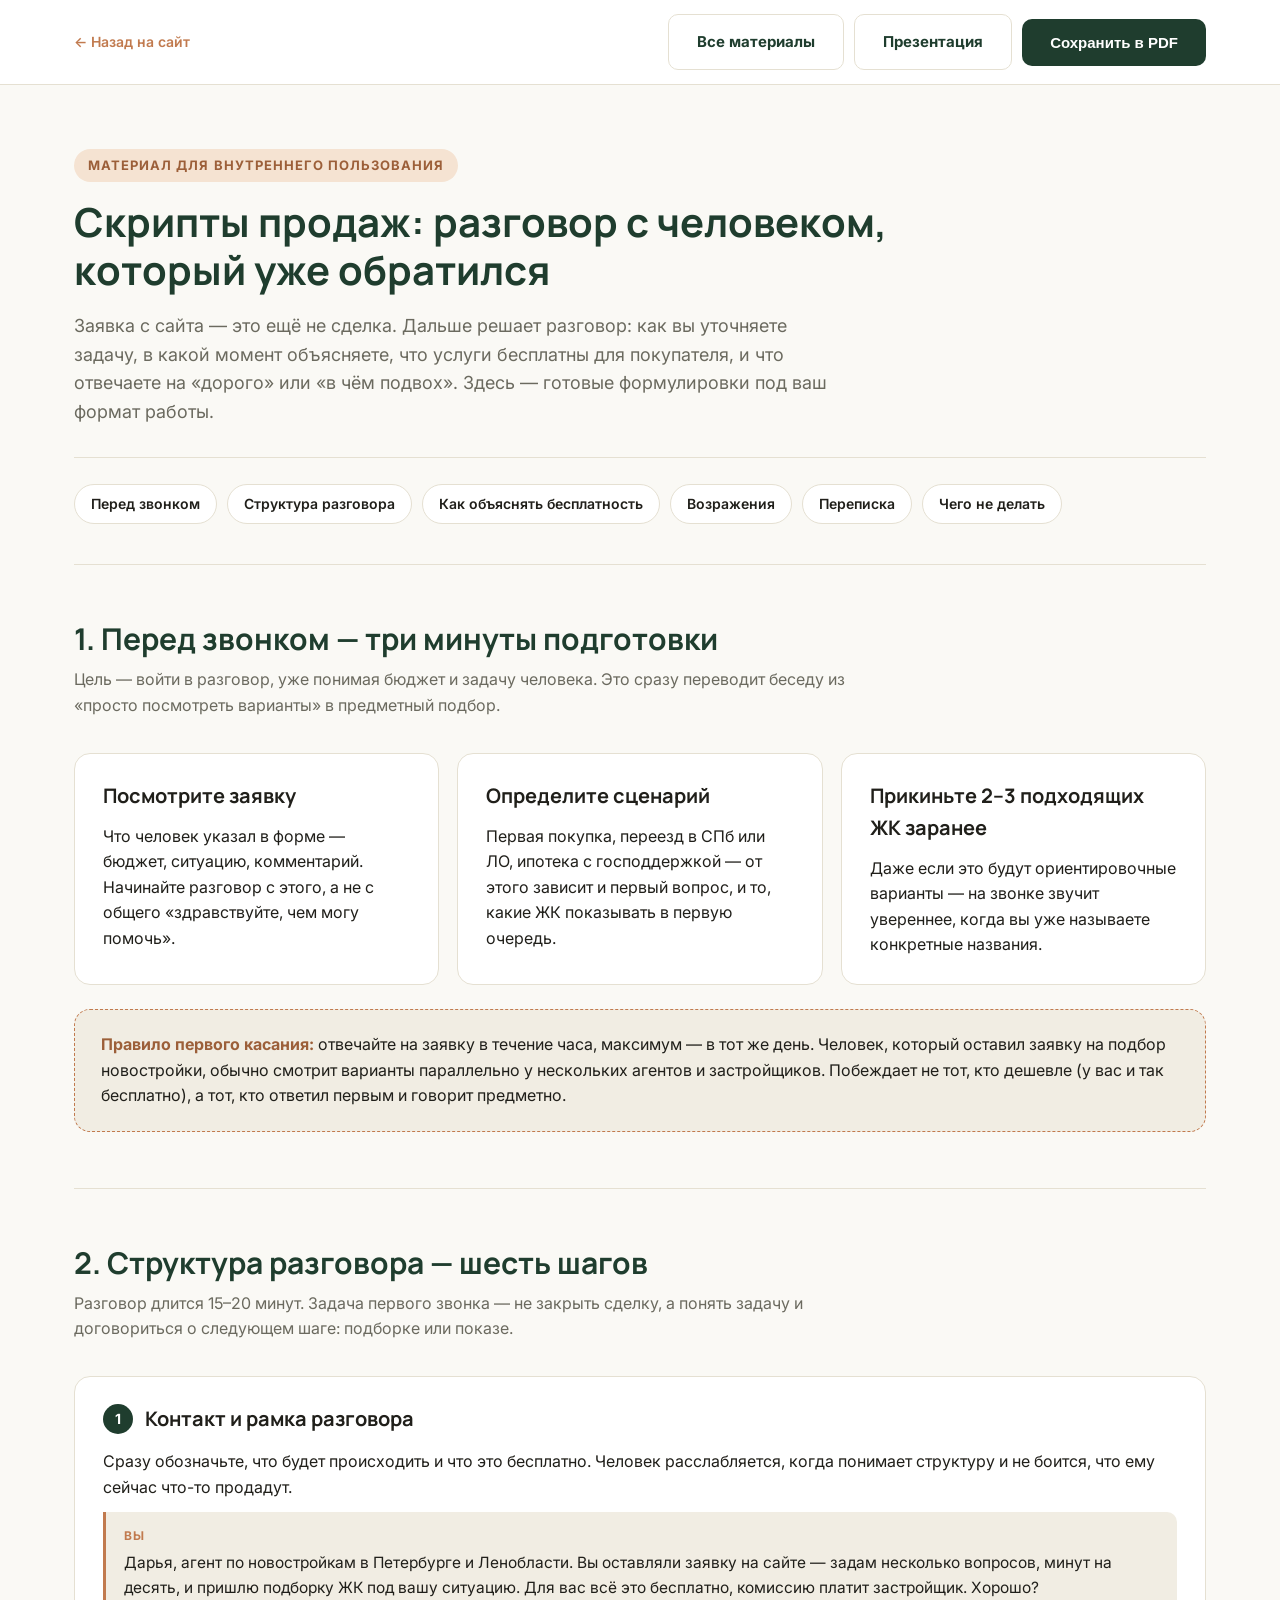
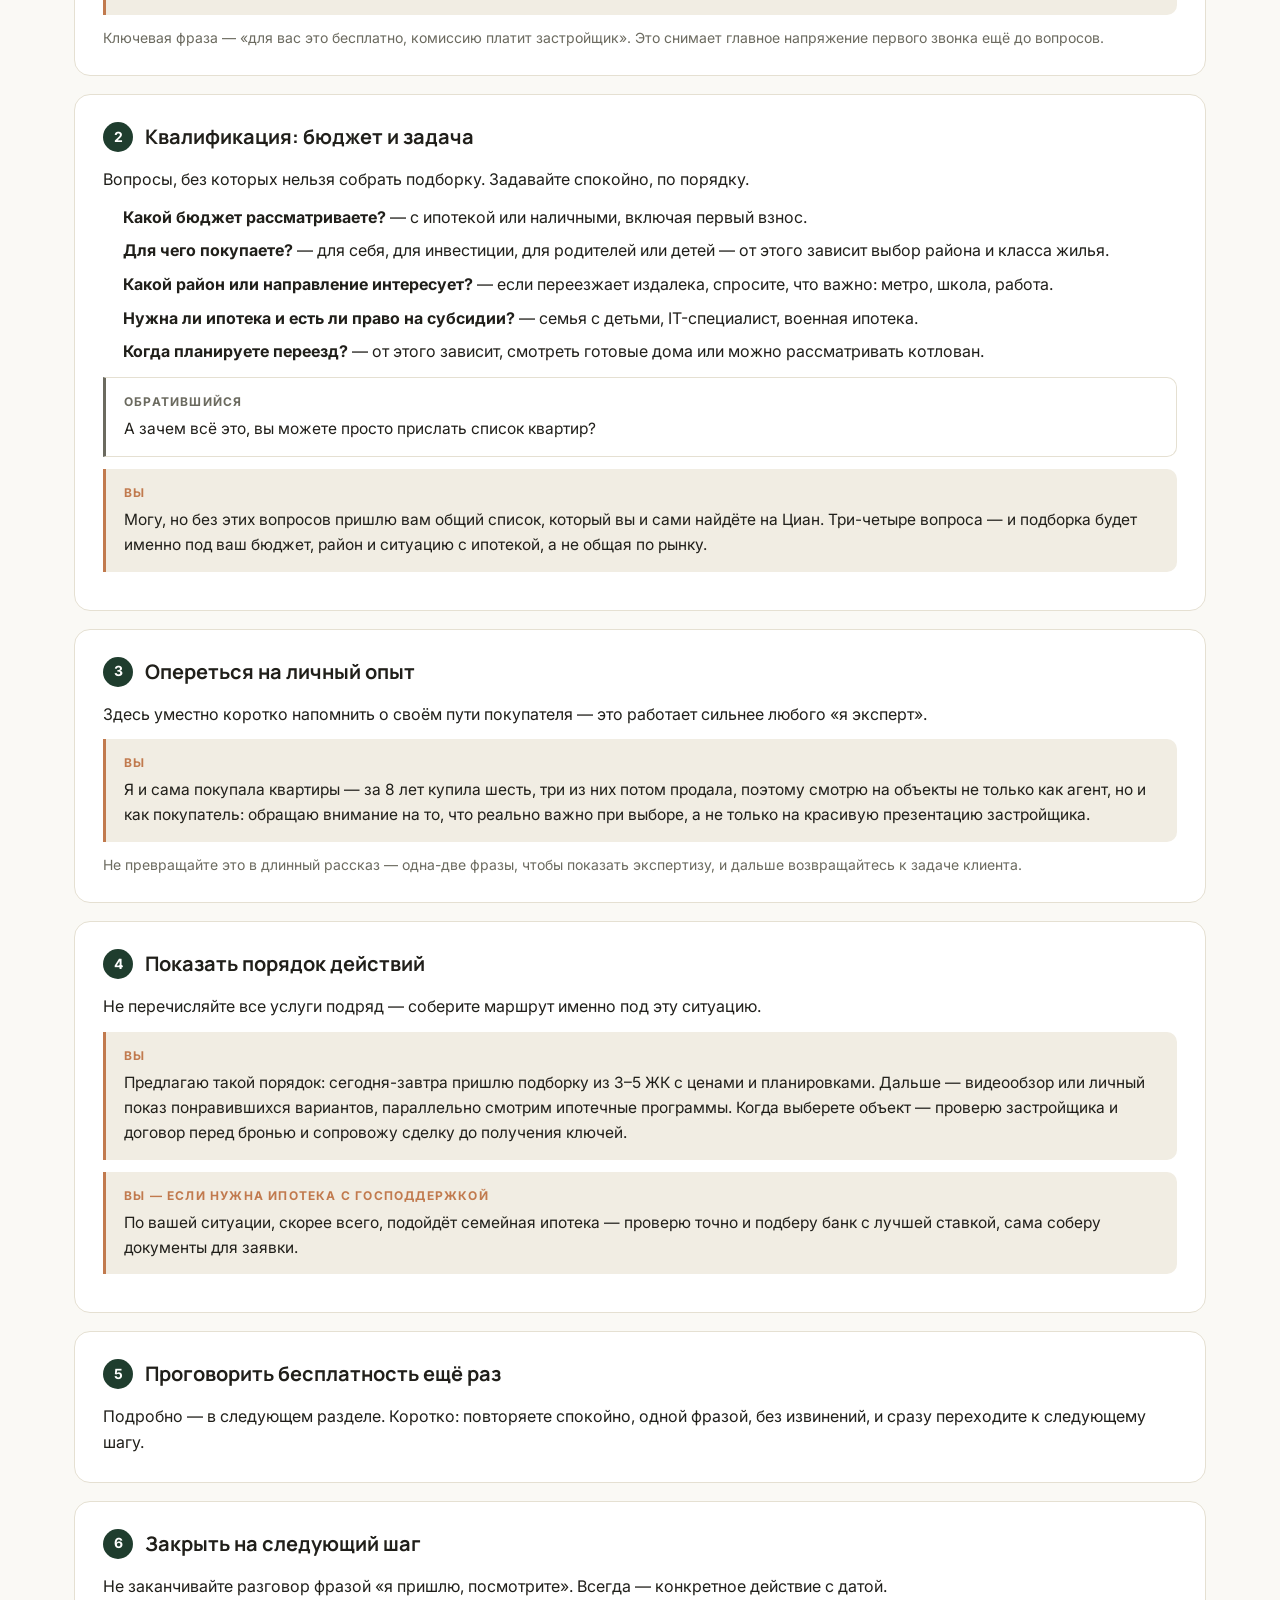
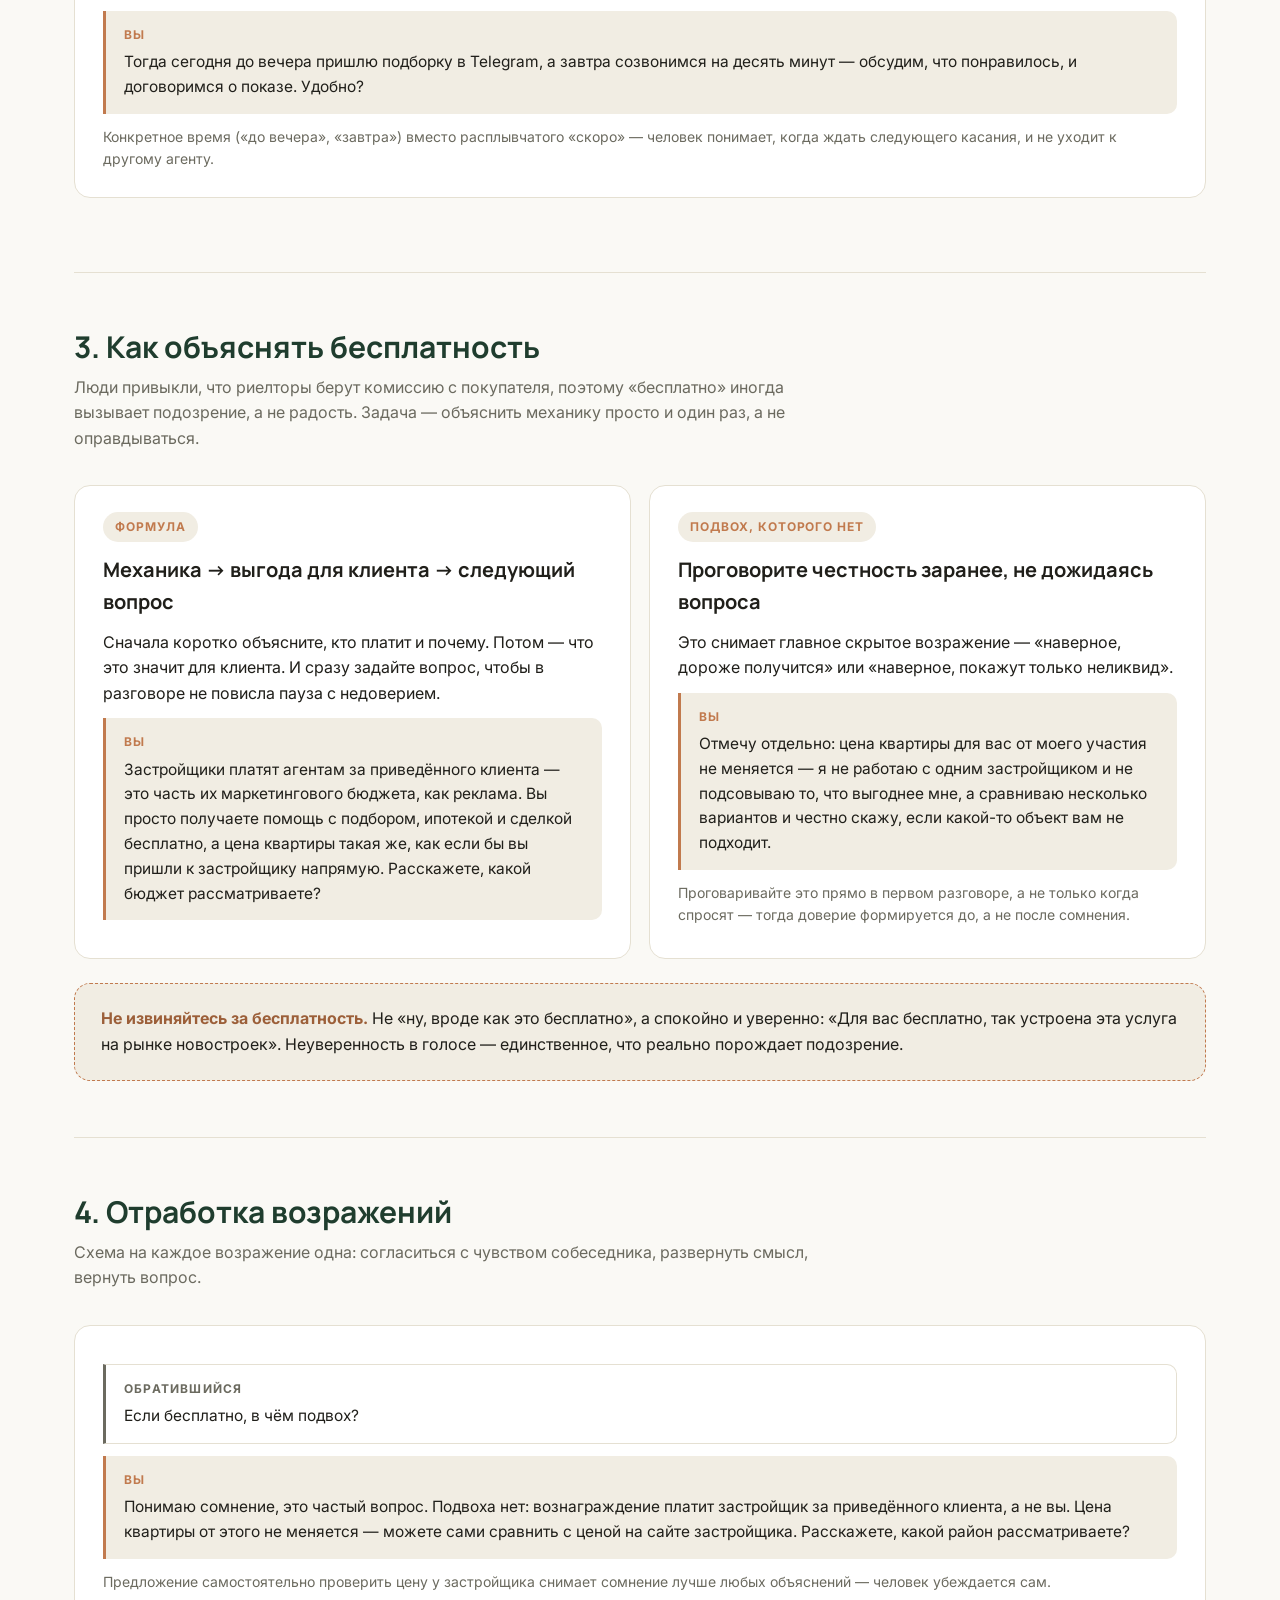
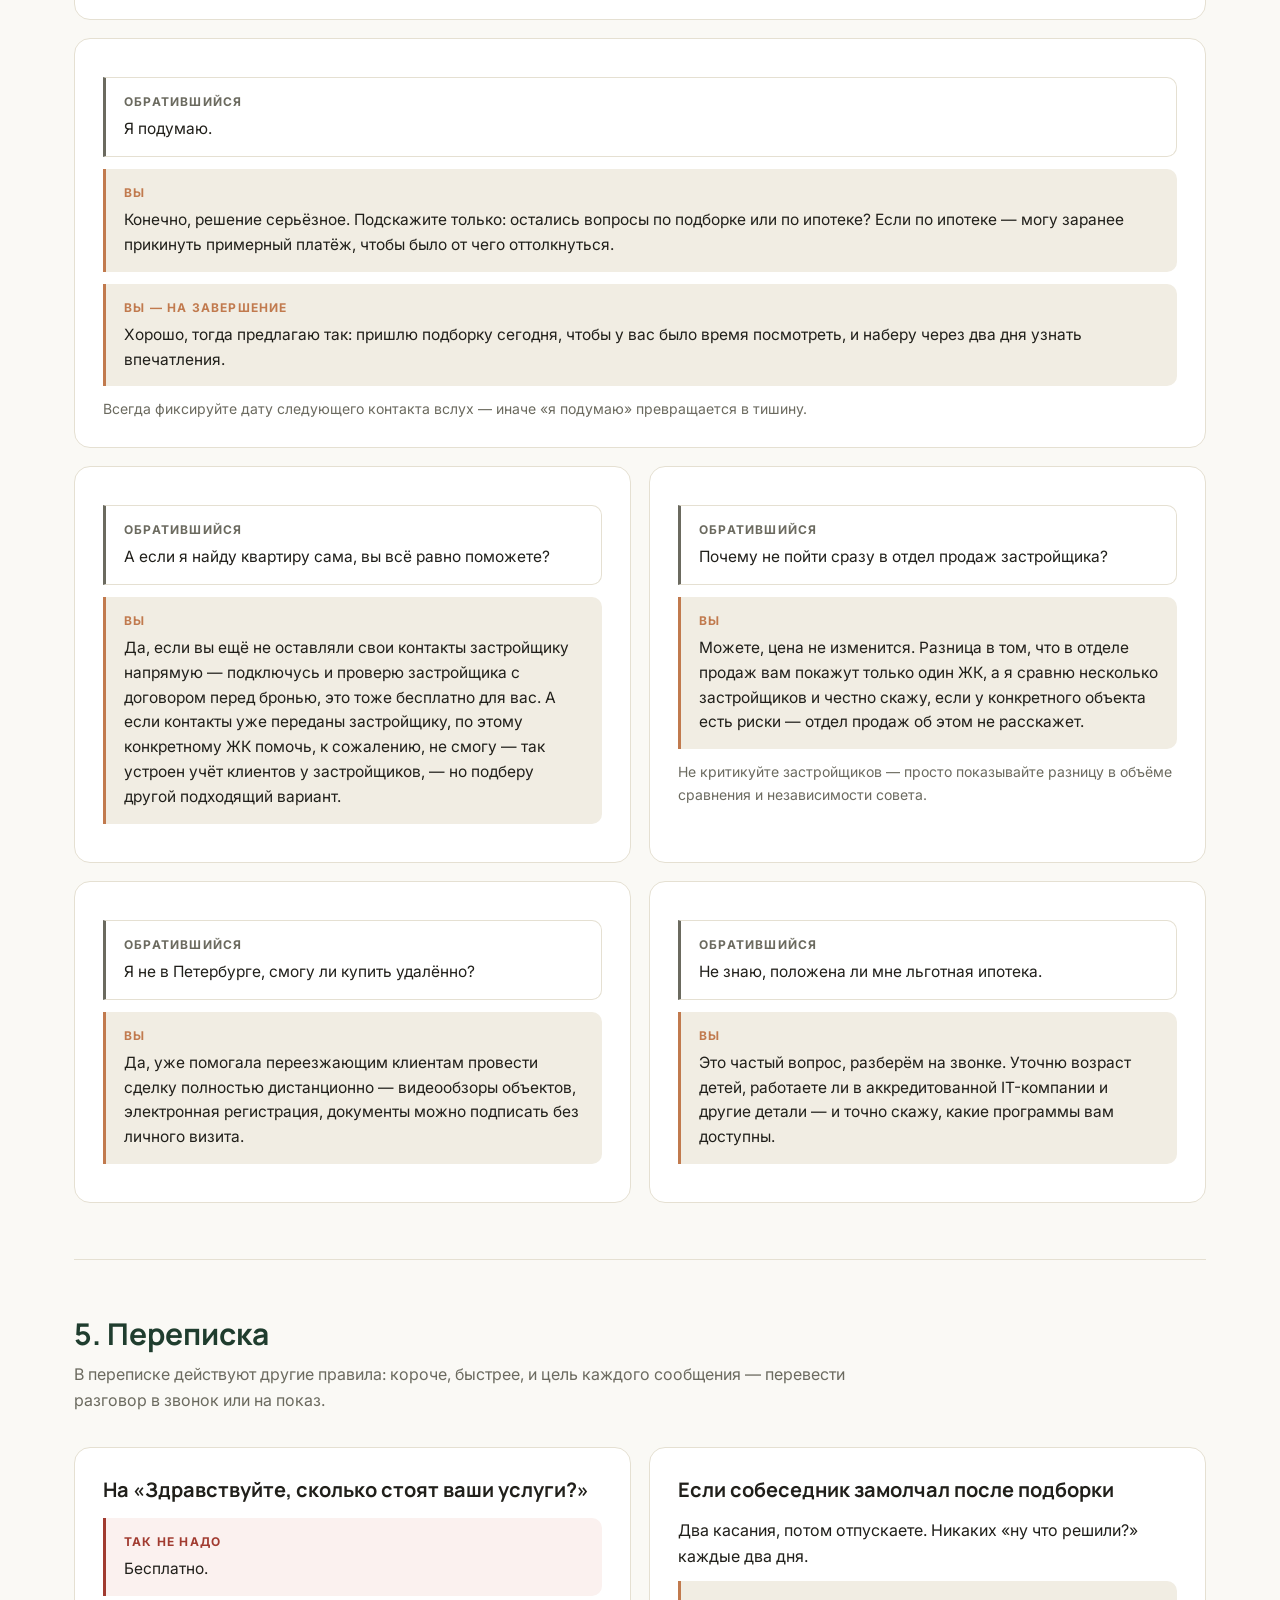
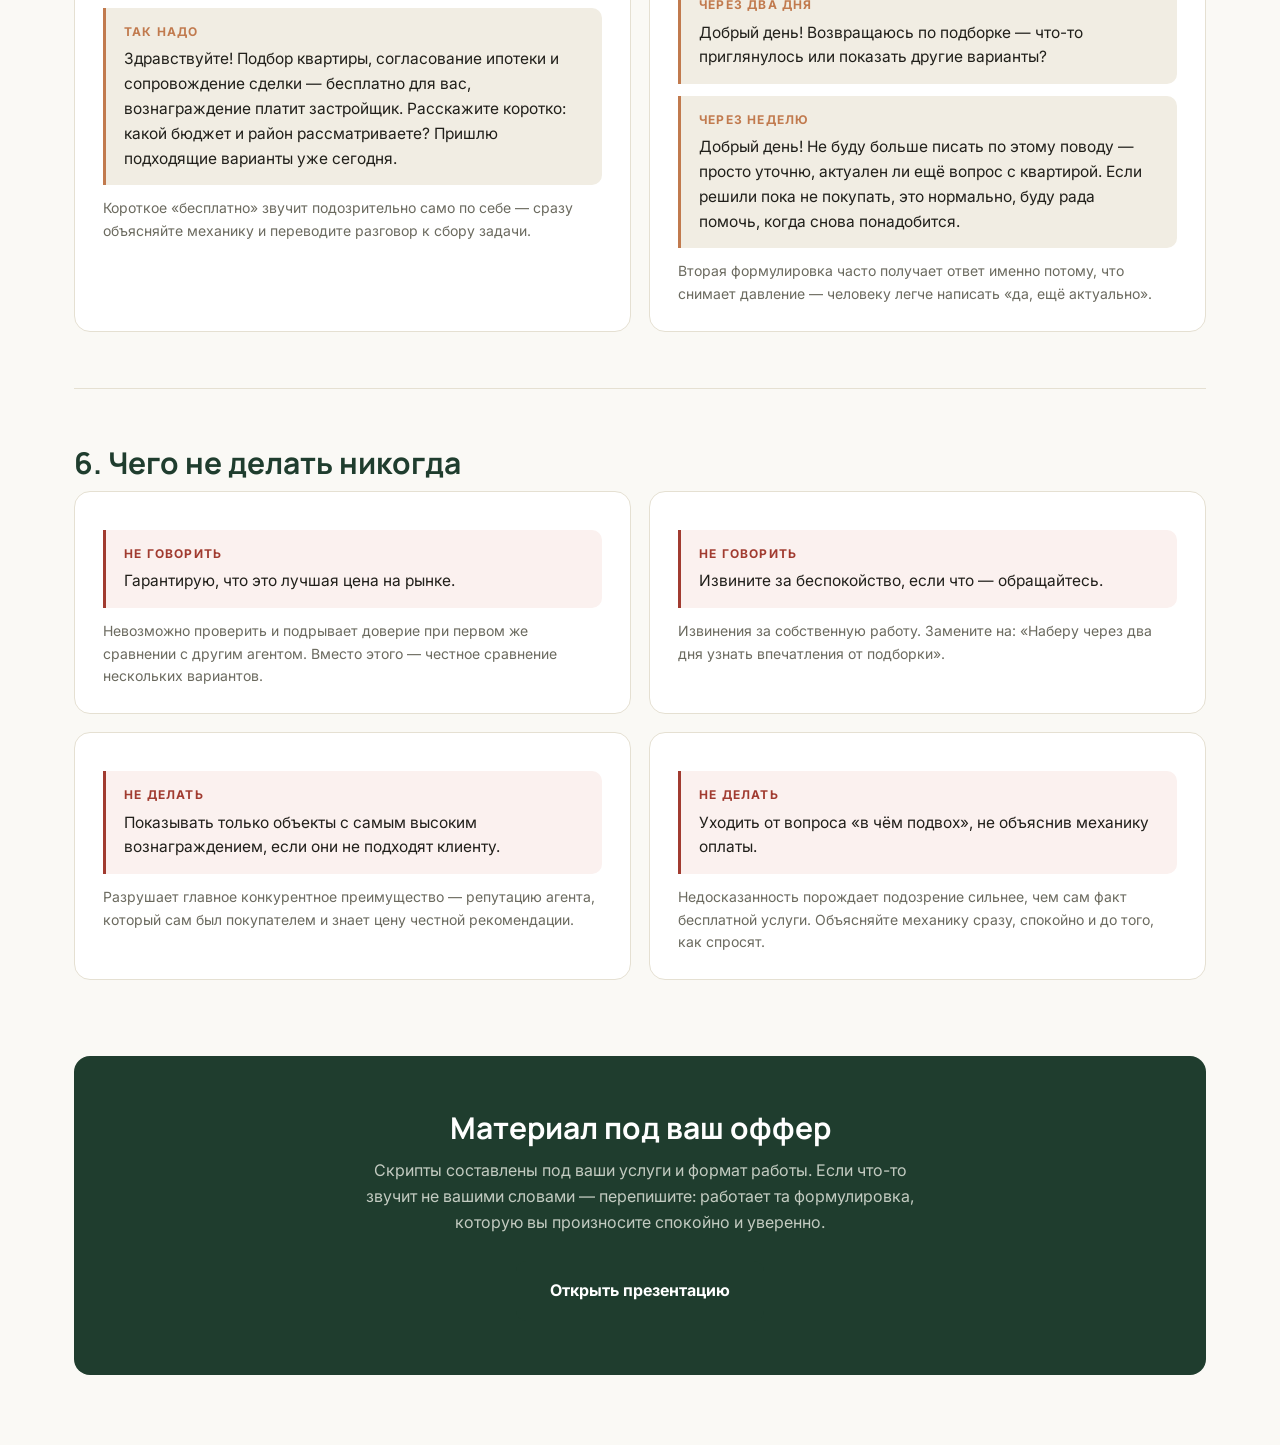
==== commit 9315a62f: "fix: clarify FAQ - can't help if client already gave contacts to developer directly" ====
--- a/scripts.html
+++ b/scripts.html
@@ -200,7 +200,7 @@
         <div class="say say--client"><span class="say__who">Обратившийся</span>А если я найду квартиру сама, вы всё равно поможете?</div>
         <div class="say">
           <span class="say__who">Вы</span>
-          Да, могу подключиться на любом этапе — проверить застройщика и договор перед бронью, даже если объект вы выбрали полностью сами. Это тоже бесплатно для вас.
+          Да, если вы ещё не оставляли свои контакты застройщику напрямую — подключусь и проверю застройщика с договором перед бронью, это тоже бесплатно для вас. А если контакты уже переданы застройщику, по этому конкретному ЖК помочь, к сожалению, не смогу — так устроен учёт клиентов у застройщиков, — но подберу другой подходящий вариант.
         </div>
       </div>
       <div class="card">
--- a/styles.css
+++ b/styles.css
@@ -398,7 +398,9 @@
 
 @media (max-width: 560px) {
   .header__phone { display: none; }
+  .header__actions > a.btn--primary { display: none; }
   .hero__cta .btn span.btn-text-full { display: none; }
+  .hero__cta .btn span.btn-text-short { display: inline !important; }
   .steps { grid-template-columns: 1fr; }
   .footer__grid { grid-template-columns: 1fr; }
   .contact { border-radius: 16px; padding: 28px 20px; }
